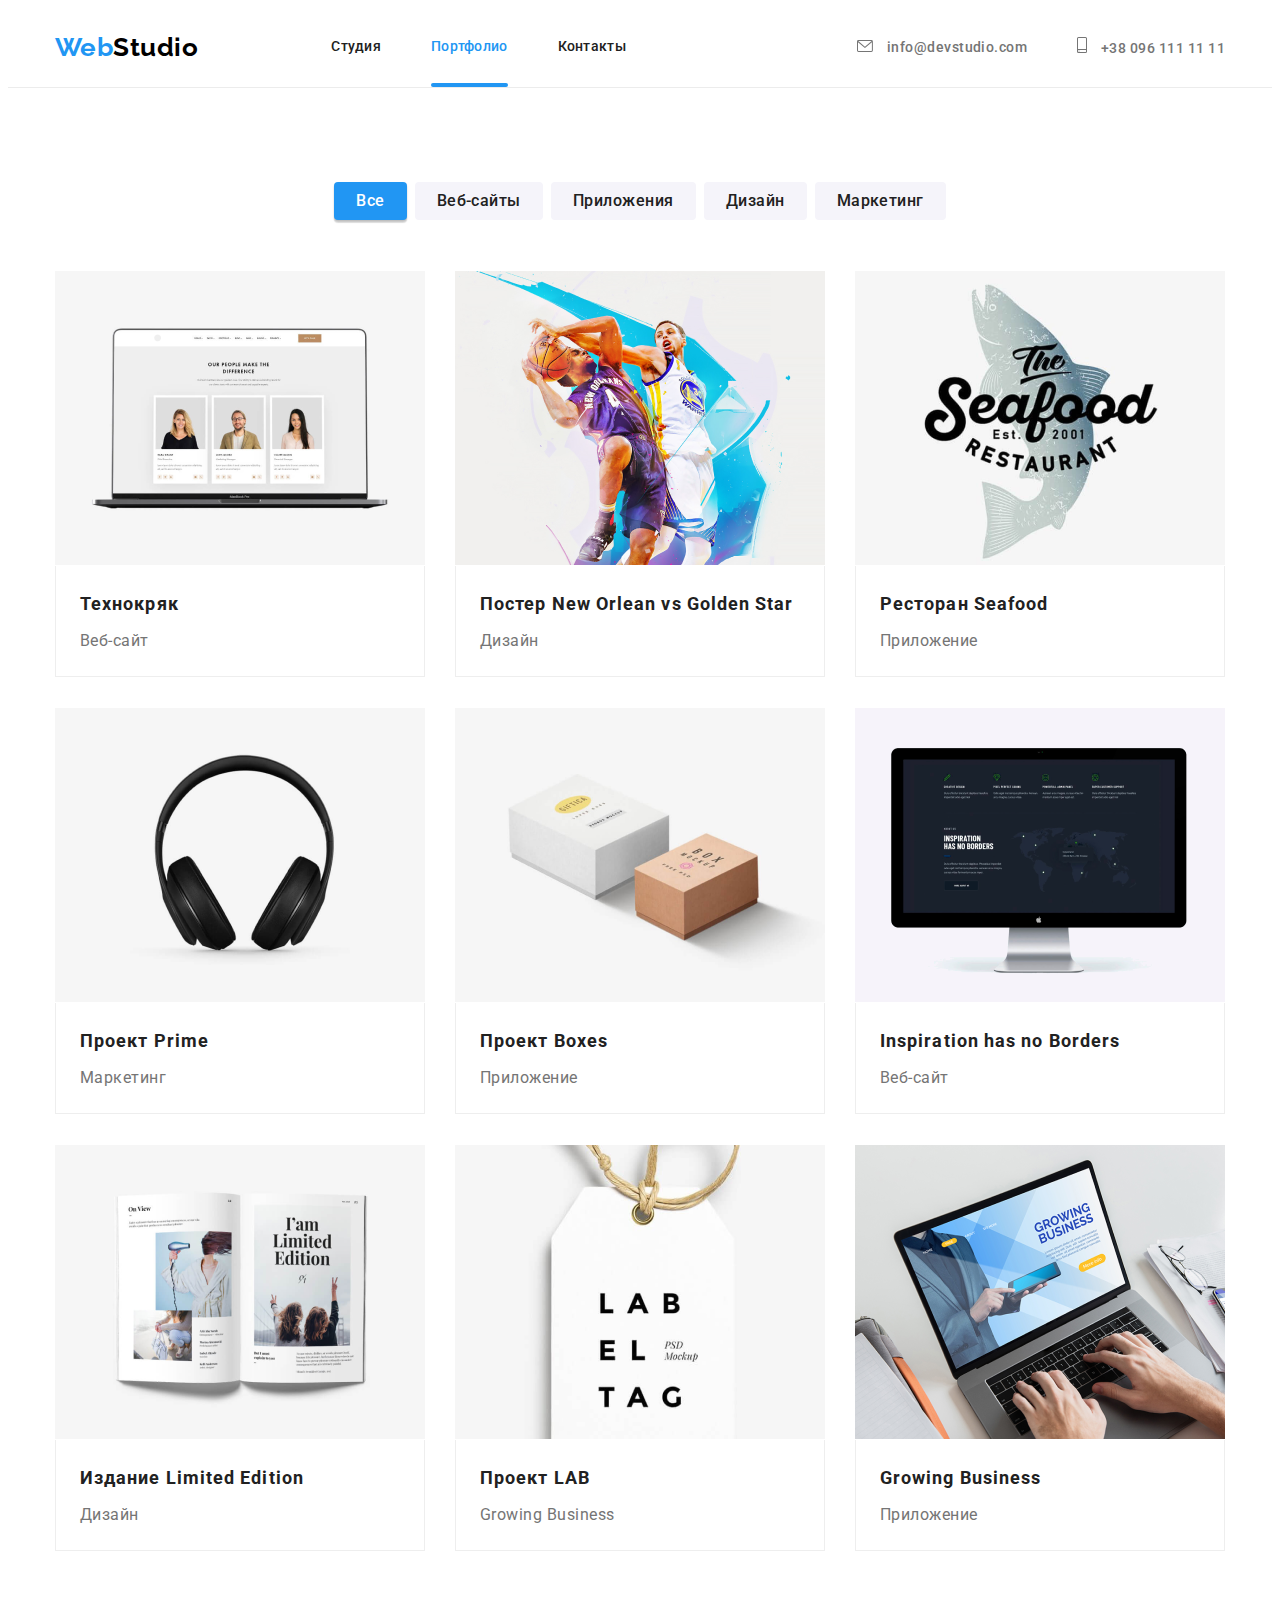
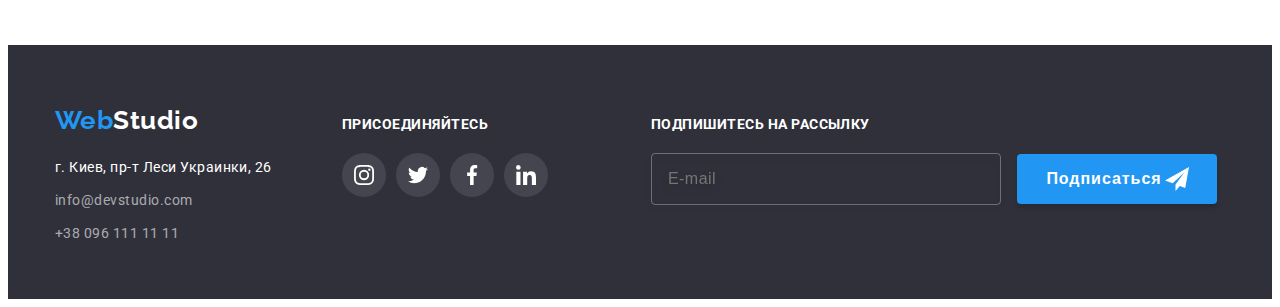
==== portfolio.html @ 73e37ab9 "hw-7" ====
<!DOCTYPE html>
<html lang="uk">
  <head>
    <meta charset="UTF-8" />
    <meta http-equiv="X-UA-Compatible" content="IE=edge" />
    <meta name="viewport" content="width=device-width, initial-scale=1.0" />
    <title>Портфолио</title>
    <link rel="preconnect" href="https://fonts.googleapis.com" />
    <link rel="preconnect" href="https://fonts.gstatic.com" crossorigin />
    <link
      href="https://fonts.googleapis.com/css2?family=Raleway:wght@700&family=Roboto:wght@400;500;700&display=swap"
      rel="stylesheet"
    />
    <link
      rel="stylesheet"
      href="https://cdnjs.cloudflare.com/ajax/libs/modern-normalize/1.1.0/modern-normalize.min.css"
      integrity="sha512-wpPYUAdjBVSE4KJnH1VR1HeZfpl1ub8YT/NKx4PuQ5NmX2tKuGu6U/JRp5y+Y8XG2tV+wKQpNHVUX03MfMFn9Q=="
      crossorigin="anonymous"
      referrerpolicy="no-referrer"
    />
    <link rel="stylesheet" href="./css/styles.css" />
  </head>
  <body>
    <header class="header">
      <div class="container">
        <nav class="nav">
          <a href="index.html" class="logo">
            <span class="logo-item1">Web</span
            ><span class="logo-item2">Studio</span></a
          >
          <ul class="nav-list">
            <li class="site-nav">
              <a class="link" href="index.html">Студия </a>
            </li>
            <li class="site-nav">
              <a class="link current" href="portfolio.html">Портфолио </a>
            </li>
            <li class="site-nav">
              <a class="link" href="#">Контакты </a>
            </li>
          </ul>
        </nav>
        <nav class="nav-contacts">
          <ul class="contacts-list">
            <li class="site-contacts">
              <a class="link-mail" href="mailto:info@devstudio.com">
                <svg class="icon-envelope">
                  <use href="./image/symbol-defs.svg#icon-envelope"></use>
                </svg>
                info@devstudio.com
              </a>
            </li>
            <li class="site-contacts">
              <a class="link-tel" href="tel:+380961111111">
                <svg class="icon-smartphone">
                  <use href="./image/symbol-defs.svg#icon-smartphone"></use>
                </svg>
                +38 096 111 11 11</a
              >
            </li>
          </ul>
        </nav>
      </div>
    </header>
    <main>
      <section class="section nav-buttons">
        <div class="container portfolio-container">
          <h1 class="text-hidden">Список</h1>
          <ul class="nav-buttons-list">
            <li class="site-nav-button">
              <button class="button button-current" type="button">Все</button>
            </li>
            <li class="site-nav-button">
              <button class="button" type="button">Веб-сайты</button>
            </li>
            <li class="site-nav-button">
              <button class="button" type="button">Приложения</button>
            </li>
            <li class="site-nav-button">
              <button class="button" type="button">Дизайн</button>
            </li>
            <li class="site-nav-button">
              <button class="button" type="button">Маркетинг</button>
            </li>
          </ul>

          <h2 class="text-hidden">Описание</h2>
          <ul class="portfolio-cards">
            <li class="card">
              <a class="card-link" href="#">
                <div class="overlay-card">
                  <img src="./image/image1.png" alt="Веб-сайт Технокряк" />

                  <p class="overlay-text">
                    Ресурс предлагает комплексные предложения с разным уровнем
                    функционала и сервисов. Все это позволит посетителю получить
                    исчерпывающие сведения о компании или частном лице.
                  </p>
                </div>

                <div class="text-decor-card">
                  <h3 class="portfolio-text-title">Технокряк</h3>
                  <p class="portfolio-text">Веб-сайт</p>
                </div>
              </a>
            </li>
            <li class="card">
              <a class="card-link" href="#">
                <div class="overlay-card">
                  <img
                    src="./image/image2.png"
                    alt="Дизайн Постер New Orlean vs Golden Star"
                  />
                  <p class="overlay-text">
                    Ресурс предлагает комплексные предложения с разным уровнем
                    функционала и сервисов. Все это позволит посетителю получить
                    исчерпывающие сведения о компании или частном лице.
                  </p>
                </div>
                <div class="text-decor-card">
                  <h3 class="portfolio-text-title">
                    Постер New Orlean vs Golden Star
                  </h3>
                  <p class="portfolio-text">Дизайн</p>
                </div>
              </a>
            </li>
            <li class="card">
              <a class="card-link" href="#">
                <div class="overlay-card">
                  <img
                    src="./image/image3.png"
                    alt="Приложение Ресторан Seafood"
                  />
                  <p class="overlay-text">
                    Ресурс предлагает комплексные предложения с разным уровнем
                    функционала и сервисов. Все это позволит посетителю получить
                    исчерпывающие сведения о компании или частном лице.
                  </p>
                </div>
                <div class="text-decor-card">
                  <h3 class="portfolio-text-title">Ресторан Seafood</h3>
                  <p class="portfolio-text">Приложение</p>
                </div>
              </a>
            </li>
            <li class="card">
              <a class="card-link" href="#">
                <div class="overlay-card">
                  <img src="./image/image4.png" alt="Маркетинг Проект Prime" />
                  <p class="overlay-text">
                    Ресурс предлагает комплексные предложения с разным уровнем
                    функционала и сервисов. Все это позволит посетителю получить
                    исчерпывающие сведения о компании или частном лице.
                  </p>
                </div>
                <div class="text-decor-card">
                  <h3 class="portfolio-text-title">Проект Prime</h3>
                  <p class="portfolio-text">Маркетинг</p>
                </div>
              </a>
            </li>
            <li class="card">
              <a class="card-link" href="#">
                <div class="overlay-card">
                  <img src="./image/image5.png" alt="Приложение Проект Boxes" />
                  <p class="overlay-text">
                    Ресурс предлагает комплексные предложения с разным уровнем
                    функционала и сервисов. Все это позволит посетителю получить
                    исчерпывающие сведения о компании или частном лице.
                  </p>
                </div>
                <div class="text-decor-card">
                  <h3 class="portfolio-text-title">Проект Boxes</h3>
                  <p class="portfolio-text">Приложение</p>
                </div>
              </a>
            </li>
            <li class="card">
              <a class="card-link" href="#">
                <div class="overlay-card">
                  <img
                    src="./image/image6.png"
                    alt="Веб-сайт Inspiration has no Borders"
                  />
                  <p class="overlay-text">
                    Ресурс предлагает комплексные предложения с разным уровнем
                    функционала и сервисов. Все это позволит посетителю получить
                    исчерпывающие сведения о компании или частном лице.
                  </p>
                </div>
                <div class="text-decor-card">
                  <h3 class="portfolio-text-title">
                    Inspiration has no Borders
                  </h3>
                  <p class="portfolio-text">Веб-сайт</p>
                </div>
              </a>
            </li>
            <li class="card">
              <a class="card-link" href="#">
                <div class="overlay-card">
                  <img
                    src="./image/image7.png"
                    alt="Дизайн Издание Limited Edition"
                  />
                  <p class="overlay-text">
                    Ресурс предлагает комплексные предложения с разным уровнем
                    функционала и сервисов. Все это позволит посетителю получить
                    исчерпывающие сведения о компании или частном лице.
                  </p>
                </div>
                <div class="text-decor-card">
                  <h3 class="portfolio-text-title">Издание Limited Edition</h3>
                  <p class="portfolio-text">Дизайн</p>
                </div>
              </a>
            </li>
            <li class="card">
              <a class="card-link" href="#">
                <div class="overlay-card">
                  <img
                    src="./image/image8.png"
                    alt="Growing Business Проект LAB"
                  />
                  <p class="overlay-text">
                    Ресурс предлагает комплексные предложения с разным уровнем
                    функционала и сервисов. Все это позволит посетителю получить
                    исчерпывающие сведения о компании или частном лице.
                  </p>
                </div>
                <div class="text-decor-card">
                  <h3 class="portfolio-text-title">Проект LAB</h3>
                  <p class="portfolio-text">Growing Business</p>
                </div>
              </a>
            </li>
            <li class="card">
              <a class="card-link" href="#">
                <div class="overlay-card">
                  <img
                    src="./image/image9.png"
                    alt="Приложение Growing Business"
                  />
                  <p class="overlay-text">
                    Ресурс предлагает комплексные предложения с разным уровнем
                    функционала и сервисов. Все это позволит посетителю получить
                    исчерпывающие сведения о компании или частном лице.
                  </p>
                </div>
                <div class="text-decor-card">
                  <h3 class="portfolio-text-title">Growing Business</h3>
                  <p class="portfolio-text">Приложение</p>
                </div>
              </a>
            </li>
          </ul>
        </div>
      </section>
    </main>
    <footer class="footer">
      <div class="container">
        <div class="link-adress-footer">
          <div class="address-footer">
            <a class="logo-footer" href="index.html">
              <span class="logo-item1">Web</span
              ><span class="logo-item3">Studio</span></a
            >

            <address class="adress">
              <p class="text-adress">г. Киев, пр-т Леси Украинки, 26</p>
              <a class="link-mail-adress" href="mailto:info@devstudio.com"
                >info@devstudio.com</a
              >
              <a class="link-tel-adress" href="tel:+380961111111"
                >+38 096 111 11 11</a
              >
            </address>
          </div>

          <div class="links-cont">
            <h3 class="footer-title">присоединяйтесь</h3>
            <ul class="social-links-list-footer">
              <li>
                <a class="social-link-footer" href="#">
                  <svg class="icon-link-footer" width="20" height="20">
                    <use href="./image/symbol-defs.svg#icon-instagram"></use>
                  </svg>
                </a>
              </li>
              <li>
                <a class="social-link-footer" href="#">
                  <svg class="icon-link-footer" width="20" height="20">
                    <use href="./image/symbol-defs.svg#icon-twitter"></use>
                  </svg>
                </a>
              </li>
              <li>
                <a class="social-link-footer" href="#">
                  <svg class="icon-link-footer" width="20" height="20">
                    <use href="./image/symbol-defs.svg#icon-facebook"></use>
                  </svg>
                </a>
              </li>
              <li>
                <a class="social-link-footer" href="#">
                  <svg class="icon-link-footer" width="20" height="20">
                    <use href="./image/symbol-defs.svg#icon-linkedin"></use>
                  </svg>
                </a>
              </li>
            </ul>
          </div>
          <div class="subscribe">
            <h3 class="footer-title">Подпишитесь на рассылку</h3>
            <div class="subscribe-form">
              <label for="mail"></label>
              <input
                class="sub-field"
                placeholder="E-mail"
                name="mail"
                id="mail"
              />
              <button class="button-subsribe" type="submit">
                Подписаться
                <svg class="icon" width="24" height="24">
                  <use href="./image/symbol-defs.svg#icon-send"></use>
                </svg>
              </button>
            </div>
          </div>
        </div>
      </div>
    </footer>
  </body>
</html>
---- css/styles.css ----
:root{
    --color-primary: #FFFFFF;
    --color-accent:  #2196F3;
    --color-background:#2F303A;
    --color-text:#212121;
    --color-btn-potf:#F5F4FA;
    --font-family-: 'Raleway', sans-serif;
    --font-family: 'Roboto', sans-serif;
    --card-set-gap: 30px;
    --transition: 250ms cubic-bezier(0.4, 0, 0.2, 1);
}

body{
        color:var(--color-text);
        font-family: 'Roboto';
        font-weight: 500;
        font-size: 16px;
        line-height: 1.19;
        letter-spacing: 0.03em;
}
html {
    box-sizing: border-box;
}

*,
*::after,
*::before {
    box-sizing: inherit;
}
/* Стили для обнуления верхних отступов у элементов */
h1,
h2,
h3,
h4,
h5,
h6,
p {
    margin-top: 0;
}
/* Класс для обнуления базовых свойств у списков (ul) */
.nav-text-list {
    list-style: none;
    padding-left: 0;
    margin:0px;
}
/* /* Свойства для корректного отображения картинок */ 
img {
    display: block;
    max-width: 100%;
    height: auto;
    margin: 0px;
}
.container {
    width: 1200px;
   margin: 0 auto;
    padding-left: 15px;
    padding-right: 15px;
    
    display: flex;
    align-items: center;
    flex-wrap: wrap;
       
}

.header{
    border-bottom: 1px solid #ECECEC;
}

     .nav, 
     .nav-contacts{
        display: flex;
        align-items: center;
        padding-top: 24px;
        padding-bottom: 24px;
     }
        
  .nav{
    position: relative;
  }
     
/* logo */
.logo{
    display: flex;
    justify-content:flex-start;

    font-size: 26px;
    font-family: 'Raleway', sans-serif;
    font-weight: 700;
    line-height: 1.19;
    text-decoration: none;
}

.logo-item1{ 
    color: #2196F3;
}
.logo-item2{
    color: #000000;
}
/* header-list */
ul {
    list-style: none;
}
.link {
        color: inherit;
        text-decoration: none;
        transition: color var(--transition);
}
.nav .current,
.link:hover,
.link:focus {
    color: var(--color-accent);
}

.site-nav{
    position: relative;
}
.site-nav .current::after{
    content: "";
    position: absolute;
    bottom: -32px;
    left: 0px;
    width: 100%;
    height: 4px;
    
    background: #2196F3;
    border-radius: 2px;
}

.nav-list {
     display: flex;
     flex-direction: row;    
     margin-left: 93px;
     margin-top: 0px;
     margin-bottom: 0px;

     font-size: 14px;
     line-height: 1.14;
     letter-spacing: 0.02em;
   }
   .site-nav{
   margin-right: 50px;
   display: flex;
   align-items: center;
   padding: 0px;
   }
   .link{
    display:flex;
    align-items: center;
   }
   .nav-list .site-nav + .site-nav{
    margin-right: 50px;
   }
   

   .nav-contacts{
    margin-left: auto;
   }
   .contacts-list{
    display: flex;
    margin: 0px;
    padding: 0px;
   }
   .contacts-list .site-contacts+.site-contacts{
    margin-left: 50px;
   }
   
   .icon-envelope{
    display: inline;
    margin-right: 10px;
    fill:rgba(117, 117, 117, 1); 
    
    width: 16px;
    height: 12px;
    transition: fill var(--transition);
   }
   .icon-smartphone{
    width: 10px;
    height: 16px;
    margin-right: 10px;
    display: inline;
    fill: rgba(117, 117, 117, 1);
    cursor: pointer;
    transition: fill var(--transition);
   }      

 .link-mail, 
 .link-tel {
    color: #757575;
    text-decoration: none;
    font-size: 14px;
    transition: color var(--transition);
   
}


.site-contacts:hover,
.link-mail:hover,
.link-tel:hover,
.link-mail:focus,
.link-tel:focus {
    color: var(--color-accent);
}
.nav-contacts .icon-envelope{
    fill: currentColor;

}
.nav-contacts .icon-smartphone {
    fill: currentColor;
}

/* section-1 */


.hero-section{
    display: block;
    padding-top: 200px;
    padding-bottom: 200px;
    margin: 0 auto;
    
    text-align: center;
    background-color: #C4C4C4;
    max-width: 1600px;
    height: 600px;
    background-image: linear-gradient(to left, rgba(47, 48, 58, 0.4), rgba(47, 48, 58, 0.4)),
                    url(../image/Img-hero.jpg);
    background-repeat: no-repeat;
    background-position: center;
}
.hero-text{
    margin: auto;
    margin-bottom: 30px;
    color:var(--color-primary);
    font-weight: 900;
    font-size: 44px;
    line-height: 1.36;
    
    text-transform: uppercase;
    letter-spacing: 0.06em;
}

    
.button-hero
{ 
    text-align: center;
    border-radius: 4px;
    padding: 10px 32px;
    background-color: var(--color-accent);
    color: var(--color-primary);
    font-weight: 700;
    font-size: 16px;
    line-height: 1.875;
    letter-spacing: 0.06em;
    
    border:var(--color-accent);
    cursor: pointer;
    box-shadow: 0px 4px 4px rgba(0, 0, 0, 0.15);
   
}

 
 /* section-2 */
 .section{
    padding-top: 94px;
    padding-bottom: 94px;
 } 
 .feature-list{
    display: flex;
    padding: 0px;
    padding-bottom: 30px;
    margin: 0;
    
    justify-content: center;
 }
 .feature{
    display: inline-flex;
    justify-content: center;
   
    align-items: center;
    width: 270px;
    height: 120px;
    background-color: rgba(245, 244, 250, 1);
 }
  .feature-list .feature1:last-child{
    margin-right: 0px;
  }
  
.feature-icon{
    display: inline-flex;
    
    width: 70px;
    height: 70px;
}


 .dscr-page{
    padding-top: 0px;
 }
.text-hidden{
    display: none;
   margin: 0px;
}
.nav-text{
    display: flex;
    margin: 0px;
    padding: 0px;
    
}
.nav-text-list{
    margin-right: 30px;
    min-width: 270px;
}
.nav-text .nav-text-list:last-child{
    margin-right: 0px;
}
.text-title{
    margin-top: 30px;
    margin-bottom: 10px;
    font-weight: 700;
    font-size: 14px;
    line-height: 1.14;
    letter-spacing: 0.03em;
    text-transform: uppercase;

}
.text{
    margin-bottom: 0px;
    font-weight: 400;
    font-size: 14px;
    line-height: 1.71;
    letter-spacing: 0.03em;
    color: #757575;;
}
.description{
    display: flex;
    margin: 0px;
    padding-left: 0px ;
}
.description-img{
    position: relative;
    min-width: 370px;
    margin-right: 30px;
}
.description .description-img:last-child{
    margin: 0px;
}
.box-dscr{
    position:absolute;
    bottom: 0px;
    width: 100%;
    display: flex;
    align-items: center;
    justify-content: center;
    background-color:rgba(47, 48, 58, 0.8);
    min-height: 70px;
}
.text-box-dscr{
        margin: 0px;
        font-family: 'Roboto';
        font-style: normal;
        font-weight: 700;
        font-size: 14px;
        line-height: 1.14;
        text-align: center;
        letter-spacing: 0.03em;
        text-transform: uppercase;
        color: var(--color-primary);
}
/* section-3 our team */
.team-section{
    background: #F5F4FA;
}
.team-list{
    display: flex;
    margin: 0px;
    padding: 0px;
    text-align:center;
}
.team-member{
    width: 270px;
    margin-right: 30px;
    background-color: var(--color-primary);
    box-shadow:
     0px 1px 3px rgba(0, 0, 0, 0.12),
     0px 1px 1px rgba(0, 0, 0, 0.14), 
     0px 2px 1px rgba(0, 0, 0, 0.2);
    border-radius: 0px 0px 4px 4px;
}

.team-list .team-member:last-child{
    margin-right: 0px;
}

.text-box{
    margin-bottom: 50px;
    margin-left: auto;
    margin-right: auto;
    font-weight: 700;
    font-size: 36px;
    line-height: 1.16;
    text-align: center;
    letter-spacing: 0.03em;
}
.box{
    padding-top: 30px;
    padding-bottom:30px;
}
.text-box-title{
    margin-bottom: 10px;
    font-weight: 500;
    font-size: 16px;
    line-height: 1.187;
    letter-spacing: 0.03em;
}
.text-box-title >.text {
    margin-bottom: 30px;
}
.text{
    margin-bottom: 16px;
}

.social-links{
    display: flex;
    justify-content: center;
    padding: 0px;
    
        
 }
 /* социальные сети инста,твит... */
 .icon-list{
    margin-right: 10px;

 }
.social-link-icon{
    display: flex;
    justify-content: center;
    align-items: center;
    border: none;
    border-radius: 50%;
    padding: 0px;
    width: 44px;
    height: 44px;
    background-color: #FFFFFF;
    transition:background-color var(--transition) ;
}
.social-links{
    padding-left: 32px;
    padding-right: 32px;
}
 .icon-link{
    display: inline-block;
    width: 20px;
    height: 20px;
    fill:#AFB1B8;
    transition: fill var(--transition);
}
.social-link-icon:hover,
.social-link-icon:focus{
background-color: var(--color-accent);
    outline: none;
}


.social-link-icon:hover .icon-link {
     fill:#FFFFFF;

 }
 .social-link-icon:focus .icon-link{
    fill: #FFFFFF;
 }
/* НАШИ КЛИЕНТЫ */

.clients{
    display: flex;
    justify-content: center;
}
.client-list{
    display: flex;
    margin: 0;
    padding: 0;
   
}
 .client-list>.icon-list{
    margin-right: 30px;
}
.icon-link-client{
    display: flex;
    justify-content: center;
    align-items: center;
    width: 170px;
    height: 92px;
    border:1px solid rgba(175, 177, 184, 1);
    border-radius: 4px;
    transition: border var(--transition);
}
.icon-client{
    width: 106px;
    height: 60px;
   
    fill: #AFB1B8;
   transition:fill var(--transition) ;
}
.icon-link-client:hover,
.icon-link-client:focus{
    background-color: #FFFFFF;
    cursor: pointer;
    border-color: #2196F3;
    outline: none;
}
.icon-link-client:hover .icon-client,
.icon-link-client:focus .icon-client{
    fill: var(--color-accent);
    cursor: pointer;
    
}


/* Footer */


.link-adress-footer{
    display: flex;
    align-items: baseline;
   padding-left: 0px;
}

.address-footer{
    
        margin-right: 70px;
}


footer {
    background-color: var(--color-background);

}


/* logo-footer */
.logo-footer{
    display: inline-block;
    margin-bottom: 20px;
    text-decoration:none;
    font-family: 'Raleway',sans-serif;
    font-weight: 700;
    font-size: 26px;
    line-height: 1.19;
}

.logo-item3 {
    color: var(--color-primary)
}

.text-adress, 
.link-mail-adress,
.link-tel-adress{
    display: block;
    margin-bottom: 9px;
    text-decoration: none;
    color: rgba(255, 255, 255, 0.6);
    font-style: normal;
    font-weight: 400;
    font-size: 14px;
    line-height: 1.71; 
    transition: color var(--transition);
}
.text-adress{
    color: var(--color-primary);
    cursor: pointer;
}
.link-tel-adress {
    margin-bottom: 0px;
}
.text-adress:hover,
.link-mail-adress:hover,
.link-tel-adress:hover,
.text-adress:focus,
.link-mail-adress:focus,
.link-tel-adress:focus{
     color: var(--color-accent);
}

.footer-title{
         
       
        font-style: normal;
        font-weight: 700;
        font-size: 14px;
        line-height: 1.14;
        text-transform: uppercase;
        margin-bottom: 20px;
        color: #FFFFFF;
}
.social-links-list-footer{
    display: flex;
    text-align: center;
    margin: 0px;
    padding: 0px;
}

.social-link-footer{
            display: flex;
            justify-content: center;
            margin-right: 10px;
            align-items: center;
            border: none;
            border-radius: 50%;
            padding: 0px;
            width: 44px;
            height: 44px;
            
            background-color: rgba(255, 255, 255, 10%);
            transition:background-color var(--transition) ;
}


.icon-link-footer{
    display: inline-block;
    width: 20px;
    height: 20px;
    fill: var(--color-primary);
    transition:fill var(--transition) ;
}

.social-link-footer:hover,
.social-link-footer:focus {
    background-color: var(--color-accent);
    cursor: pointer;
    outline: none;
}


/* Portfolio buttons СТОРІНКА ПОРТФОЛІО */
.portfolio-container{
    display: flex;
    flex-wrap: wrap;
}
.nav-buttons-list{
    display: flex;
    margin-bottom: 50px;
    margin-left: auto;
    margin-right: auto;
    margin-top: 0px;
    padding: 0px;
}


.site-nav-button{
    margin-right: 8px;
}
.nav-buttons-list .site-nav-button:last-child{
    margin-right: 0px;
}

 .button{
    padding: 6px 22px;
     
     font-family: 'Roboto';
     font-weight: 500;
     font-size: 16px;
     line-height: 1.625;
     text-align: center;
     letter-spacing: 0.03em;
     
     border: none;
     border-radius: 4px;
    background-color: var(--color-btn-potf);
    color: var(--color-text);

    transition:background-color var(--transition),
               filter var(--transition);
     
 
  
 }
 
 .button-current {
    background-color:var(--color-accent);
    color: var(--color-primary);
    box-shadow: 0px 3px 1px rgba(0, 0, 0, 0.1),
     0px 1px 2px rgba(0, 0, 0, 0.08),
      0px 2px 2px rgba(0, 0, 0, 0.12);
   
 }
 
 
 .button:hover,
 .button:focus{
    background-color: var(--color-accent);
    color: var(--color-primary);
    filter: drop-shadow(0px 4px 4px rgba(0, 0, 0, 0.25));
    cursor: pointer;
 }

.portfolio-cards{
        margin: 0;
        list-style: none;
        padding: 0px;
        display: flex;
        flex-wrap: wrap;
        margin-left: calc(-1 * var(--card-set-gap));
        margin-top: calc(-1 * var(--card-set-gap));
       
}

.portfolio-cards > .card {
    width: 370px;
    flex-basis: calc(100% / 3 - var(--card-set-gap));
    margin-left: var(--card-set-gap);
    margin-top: var(--card-set-gap);
  
    
 }
   .overlay-card img{
    padding-top: 1px;
    padding-bottom: 1px;
   }
   .overlay-card{
    position: relative;
    overflow: hidden;
   
   }
   .overlay-text{
    margin: 0px;
    align-items: center;
    font-family: 'Roboto';
    font-style: normal;
    font-weight: 400;
    font-size: 18px;
    line-height: 1.56;
    letter-spacing: 0.03em;

     position: absolute;
        width: 100%;
        height: 100%;
        top: 0;
        left: 0;
        padding: 63px 24px;
        color: var(--color-primary);
        background-color: rgba(33, 150, 243, 0.9);
        transform: translateY(100%);
        transition:transform var(--transition);
        
   }
   .portfolio-cards .card:hover .overlay-text{
    transform: translateY(0);
   }
    
  

.text-decor-card{
    width: 370px;
    padding: 20px 24px;
    margin-right: 0px;
    border-bottom:1px solid rgba(238, 238, 238, 1);
    border-right:1px solid rgba(238, 238, 238, 1) ;
    border-left:1px solid rgba(238, 238, 238, 1) ;
    
    }

.portfolio-text-title{
        margin-bottom: 4px;
        font-family: 'Roboto';
        font-style: normal;
        font-weight: 700;
        font-size: 18px;
        line-height: 2;
        letter-spacing: 0.06em;
        color: #212121;
}
.portfolio-text{
        margin-bottom: 0px;
        font-family: 'Roboto';
        font-style: normal;
        font-weight: 400;
        font-size: 16px;
        line-height: 1.875;
        letter-spacing: 0.03em;
        color: #757575;
}
        .portfolio-cards .card{
            display: inline-block;
            transition: box-shadow var(--transition);
        }
    .portfolio-cards .card:hover{
        outline: none;
    box-shadow:
     0px 1px 1px rgba(0, 0, 0, 0.12), 
    0px 4px 4px rgba(0, 0, 0, 0.06),
     1px 4px 6px rgba(0, 0, 0, 0.16);
  }
  .card-link{
    display: block;
    text-decoration: none;
    transition: box-shadow var(--transition);
  }
  .portfolio-cards .card-link:focus {
    outline: none;
    border: none;
      box-shadow:
          0px 1px 1px rgba(0, 0, 0, 0.12),
          0px 4px 4px rgba(0, 0, 0, 0.06),
          1px 4px 6px rgba(0, 0, 0, 0.16);
  }
  /* модальне вікно */

  .backdrop{
    position: fixed;
    top: 0;
    left: 0;
    width:100%;
    height: 100%;
    background-color:rgba(0, 0, 0, 0.2);
    transition: opacity  var(--transition), visibility  var(--transition);
   
  }
  .backdrop.is-hidden{
    opacity: 0;
    pointer-events: none;
    visibility: hidden;
  }
  .modal{
        position: absolute;
        top: 50%;
        left: 50%;
        transform: translate(-50%, -50%);
        transition: transform var(--transition);
    min-width: 528px;
    min-height: 580px ;
    box-shadow: 0px 1px 3px rgba(0, 0, 0, 0.12),
     0px 1px 1px rgba(0, 0, 0, 0.14),
      0px 2px 1px rgba(0, 0, 0, 0.2);
        border-radius: 4px;
    background-color: var(--color-primary);
   
  }
  .button-close{
    position: absolute;
    top: 0;
    right: 0;
    outline:1px solid rgba(0, 0, 0, 0.1);
    background-color: var(--color-primary);
    border: none;
    border-radius: 50%;
    padding: 6px 6px;
    height: 30px;
    margin-top: 8px;
    margin-right: 8px;
    cursor: pointer;
  }
  .modal-icon{
    fill: #000000;
    align-items: center;
    border: none;  
  }
  .modal-icon:hover{
    fill: var(--color-accent);
  }
  .form{
    min-width: 448px;
    min-height: 342px;
    margin-right: 40px;
    margin-left: 40px;
    margin-top: 40px;
  }
  .form-header{
    margin: 0px;
    padding-bottom: 12px;
    align-items: center;
    font-family: 'Roboto';
        font-style: normal;
        font-weight: 700;
        font-size: 20px;
        line-height: 1.15;
        text-align: center;
        letter-spacing: 0.03em;
        color: #212121;
  }
  .form-input{
    display:block;
    width: 100%;
    height: 40px;
    padding: 0;
    padding-left: 42px;
    border: none;
    outline: none;
        border: 1px solid rgba(33, 33, 33, 0.2);
            border-radius: 4px;
            transition: var(--transition);
  }

  .form-field{
    position: relative;
    margin-top: 4px;
  
  }
   .form-input:focus{
    outline: none;
    border: 1px solid var(--color-accent);
   }
  .form-lable{
    display: block;
   padding-bottom: 10px;
    color: #757575;
    letter-spacing: 0.01em;
    font-size: 12px;
    line-height: 1.16;
    font-style: normal;
        font-weight: 400;
  }
  .form-icon{
    position: absolute;
    top: 50%;
    left: 10px;
    transition: var(--transition);
    transform: translateY(-50%);
  }
        
  .form-input:focus + .form-icon{
    fill: var(--color-accent);
  
  }
  .placeholder{

  }
 .textarea {
    width: 100%;
    resize: none;
    padding: 12px 16px;
    margin-top: 4px;
    outline: none;
    
    border: 1px solid rgba(33, 33, 33, 0.2);
        border-radius: 4px;
        transition: var(--transition);
  }
  .textarea:focus{
    border: 1px solid var(--color-accent)
  }
.textarea::placeholder{
    color: rgba(117, 117, 117, 0.5);
}


.checkbox-lable{
    display:flex;
    align-items: center;
    font-family: 'Roboto';
        font-style: normal;
        font-weight: 400;
        font-size: 14px;
        line-height: 1.71;
        letter-spacing: 0.03em;
        color: #757575;
}
.checkbox-input{
    appearance: none;
   
}
.icon-checkbox{

    display: inline-block;
    margin-right: 8px;
    width: 16px;
    height: 15px;
    border-radius: 4px;
    border: 2px solid #212121;
    transition: background-color var(--transition);
  
}
.checkbox-input:checked + .icon-checkbox {
    background-color: var(--color-accent);
    background-image: url(../image/Vector.svg);
    background-repeat: no-repeat;
    background-position: 50% 50%;

   
    background-size:contain;
    border:var(--color-accent);
    background-origin: border-box ;
    transition: background-color var(--transition),border-color var(--transition),background-image var(--transition);
}

.agree{
    padding-left: 4px;
    color: #2196F3;
    font-style: normal;
        font-weight: 400;
        font-size: 14px;
        line-height: 1.71;
        letter-spacing: 0.03em;
}
.sub-button{
    display: flex;
    align-items: center;
    font-size: 16px;
        line-height: 1.875;
    letter-spacing: 0.06em;
        width: 200px;
        height: 50px;
        left: 700px;
        padding: 10px 55px;
      margin-top: 30px;
      margin-bottom: 40px;
      margin-left: auto;
      margin-right: auto;
      color: var(--color-primary);
        background: #2196F3;
        box-shadow: 0px 4px 4px rgba(0, 0, 0, 0.15);
        border: none;
        border-radius: 4px;
    
}
.subscribe{
     display: block;
        padding-top: 72px;
            padding-bottom: 94px;
            margin-left: 93px;
}
.sub-field{
        width: 350px;
        font-size: 16px;
        line-height: 1.25;
        letter-spacing: inherit;
        color: rgba(255, 255, 255, 0.6);
        background-color: inherit;
        border: 1px solid rgba(255, 255, 255, 0.3);
        filter: drop-shadow(0px 4px 4px rgba(0, 0, 0, 0.15));
        border-radius: 4px;
        padding: 15px 16px;
       margin-right: 12px;
}
.subscribe-form{
  
        align-items: center;
            justify-content: center;
}
 .button-subsribe{ 
    position: relative;
     width: 200px;
     height: 50px;
        font-weight: 700;
        font-size: 16px;
        line-height: 1.88;
        letter-spacing: 0.06em;
        color: var(--color-primary);
        background-color: var(--color-accent);
        cursor: pointer;
        border: 0px;
        box-shadow: 0px 4px 4px rgb(0 0 0 / 15%);
        border-radius: 4px;
        padding: 10px 62px 10px 29px;
        transition: background-color var(--color-accent);
}
 .icon{
    position: absolute;
    top: 50%;
    right: 28px;
    transform: translateY(-50%);      
}

 .button-subsribe:focus,
 .button-subsribe:hover{
     background-color: #188ce8;
 }
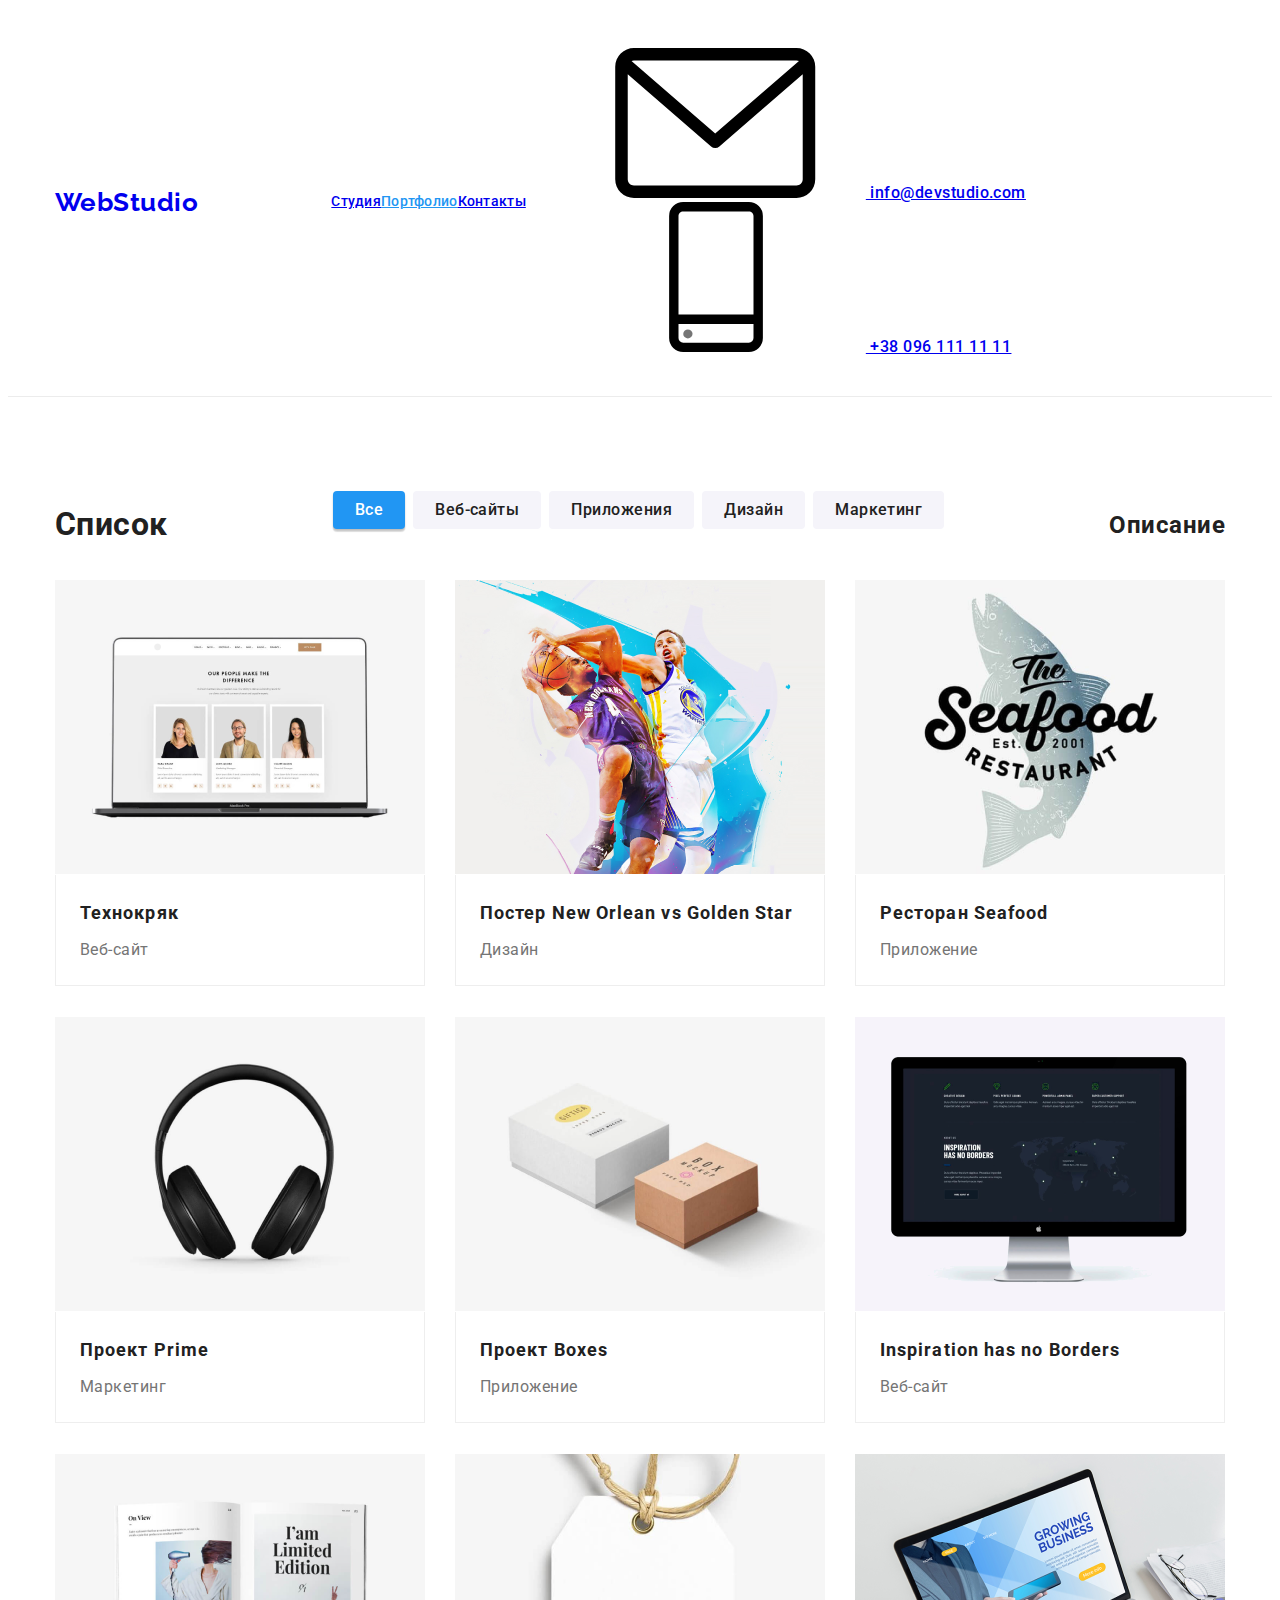
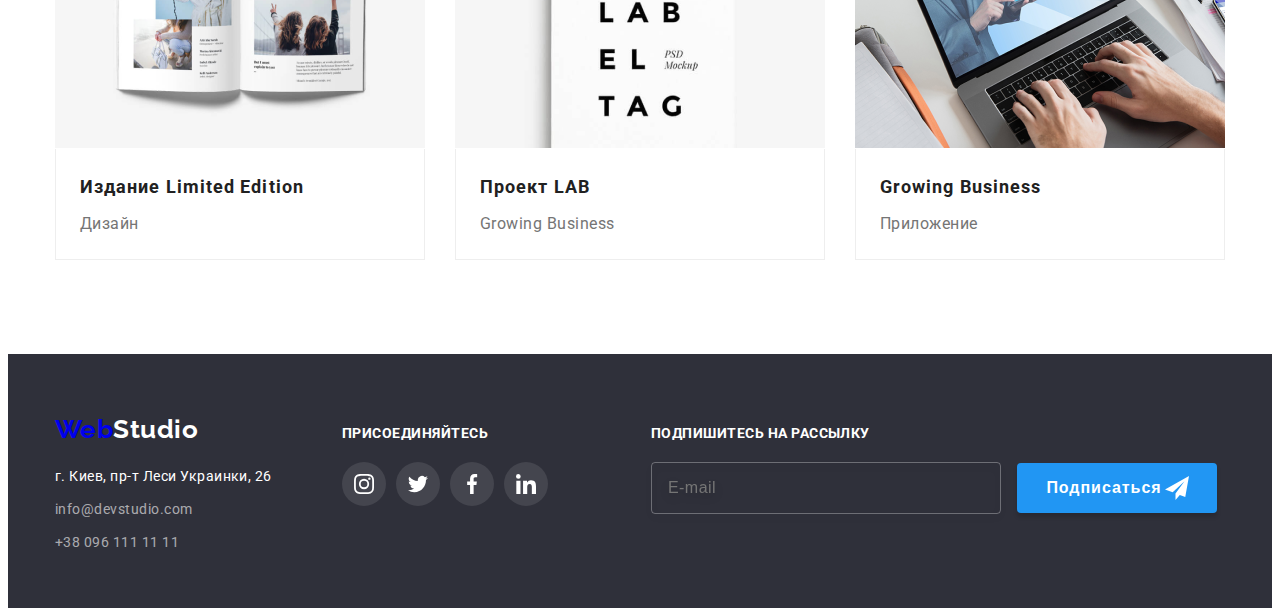
==== commit f44b2911: "hw-7" ====
--- a/portfolio.html
+++ b/portfolio.html
@@ -99,7 +99,7 @@
                 </div>
 
                 <div class="text-decor-card">
-                  <h3 class="portfolio-text-title">Технокряк</h3>
+                  <h3 class="portfolio-properties__title">Технокряк</h3>
                   <p class="portfolio-text">Веб-сайт</p>
                 </div>
               </a>
@@ -118,7 +118,7 @@
                   </p>
                 </div>
                 <div class="text-decor-card">
-                  <h3 class="portfolio-text-title">
+                  <h3 class="portfolio-properties__title">
                     Постер New Orlean vs Golden Star
                   </h3>
                   <p class="portfolio-text">Дизайн</p>
@@ -139,7 +139,7 @@
                   </p>
                 </div>
                 <div class="text-decor-card">
-                  <h3 class="portfolio-text-title">Ресторан Seafood</h3>
+                  <h3 class="portfolio-properties__title">Ресторан Seafood</h3>
                   <p class="portfolio-text">Приложение</p>
                 </div>
               </a>
@@ -155,7 +155,7 @@
                   </p>
                 </div>
                 <div class="text-decor-card">
-                  <h3 class="portfolio-text-title">Проект Prime</h3>
+                  <h3 class="portfolio-properties__title">Проект Prime</h3>
                   <p class="portfolio-text">Маркетинг</p>
                 </div>
               </a>
@@ -171,7 +171,7 @@
                   </p>
                 </div>
                 <div class="text-decor-card">
-                  <h3 class="portfolio-text-title">Проект Boxes</h3>
+                  <h3 class="portfolio-properties__title">Проект Boxes</h3>
                   <p class="portfolio-text">Приложение</p>
                 </div>
               </a>
@@ -190,7 +190,7 @@
                   </p>
                 </div>
                 <div class="text-decor-card">
-                  <h3 class="portfolio-text-title">
+                  <h3 class="portfolio-properties__title">
                     Inspiration has no Borders
                   </h3>
                   <p class="portfolio-text">Веб-сайт</p>
@@ -211,7 +211,9 @@
                   </p>
                 </div>
                 <div class="text-decor-card">
-                  <h3 class="portfolio-text-title">Издание Limited Edition</h3>
+                  <h3 class="portfolio-properties__title">
+                    Издание Limited Edition
+                  </h3>
                   <p class="portfolio-text">Дизайн</p>
                 </div>
               </a>
@@ -230,7 +232,7 @@
                   </p>
                 </div>
                 <div class="text-decor-card">
-                  <h3 class="portfolio-text-title">Проект LAB</h3>
+                  <h3 class="portfolio-properties__title">Проект LAB</h3>
                   <p class="portfolio-text">Growing Business</p>
                 </div>
               </a>
@@ -249,7 +251,7 @@
                   </p>
                 </div>
                 <div class="text-decor-card">
-                  <h3 class="portfolio-text-title">Growing Business</h3>
+                  <h3 class="portfolio-properties__title">Growing Business</h3>
                   <p class="portfolio-text">Приложение</p>
                 </div>
               </a>
@@ -283,28 +285,28 @@
             <ul class="social-links-list-footer">
               <li>
                 <a class="social-link-footer" href="#">
-                  <svg class="icon-link-footer" width="20" height="20">
+                  <svg class="social__icon-footer" width="20" height="20">
                     <use href="./image/symbol-defs.svg#icon-instagram"></use>
                   </svg>
                 </a>
               </li>
               <li>
                 <a class="social-link-footer" href="#">
-                  <svg class="icon-link-footer" width="20" height="20">
+                  <svg class="social__icon-footer" width="20" height="20">
                     <use href="./image/symbol-defs.svg#icon-twitter"></use>
                   </svg>
                 </a>
               </li>
               <li>
                 <a class="social-link-footer" href="#">
-                  <svg class="icon-link-footer" width="20" height="20">
+                  <svg class="social__icon-footer" width="20" height="20">
                     <use href="./image/symbol-defs.svg#icon-facebook"></use>
                   </svg>
                 </a>
               </li>
               <li>
                 <a class="social-link-footer" href="#">
-                  <svg class="icon-link-footer" width="20" height="20">
+                  <svg class="social__icon-footer" width="20" height="20">
                     <use href="./image/symbol-defs.svg#icon-linkedin"></use>
                   </svg>
                 </a>
--- a/css/styles.css
+++ b/css/styles.css
@@ -38,7 +38,7 @@
     margin-top: 0;
 }
 /* Класс для обнуления базовых свойств у списков (ul) */
-.nav-text-list {
+.properties__items {
     list-style: none;
     padding-left: 0;
     margin:0px;
@@ -90,31 +90,37 @@
     text-decoration: none;
 }
 
-.logo-item1{ 
+.logo__item1{ 
     color: #2196F3;
 }
-.logo-item2{
+.logo__item2{
     color: #000000;
 }
 /* header-list */
 ul {
     list-style: none;
 }
-.link {
+.nav-list__link {
+         display: flex;
+        align-items: center;
         color: inherit;
         text-decoration: none;
         transition: color var(--transition);
 }
 .nav .current,
-.link:hover,
-.link:focus {
+.nav-list__link:hover,
+.nav-list__link:focus {
     color: var(--color-accent);
 }
 
-.site-nav{
+.nav-list__menu{
     position: relative;
-}
-.site-nav .current::after{
+    margin-right: 50px;
+        display: flex;
+        align-items: center;
+        padding: 0px;
+}
+.nav-list__menu .current::after{
     content: "";
     position: absolute;
     bottom: -32px;
@@ -137,34 +143,25 @@
      line-height: 1.14;
      letter-spacing: 0.02em;
    }
-   .site-nav{
-   margin-right: 50px;
-   display: flex;
-   align-items: center;
-   padding: 0px;
+   
+   .nav-list__menu+.nav-list__menu {
+       margin-right: 50px;
    }
-   .link{
-    display:flex;
-    align-items: center;
-   }
-   .nav-list .site-nav + .site-nav{
-    margin-right: 50px;
-   }
-   
-
-   .nav-contacts{
+   
+
+   .contacts{
     margin-left: auto;
    }
-   .contacts-list{
+   .contacts__list{
     display: flex;
     margin: 0px;
     padding: 0px;
    }
-   .contacts-list .site-contacts+.site-contacts{
+   .contacts__list .contacts__items+.contacts__items{
     margin-left: 50px;
    }
    
-   .icon-envelope{
+   .contacts__icon-envelope{
     display: inline;
     margin-right: 10px;
     fill:rgba(117, 117, 117, 1); 
@@ -173,7 +170,7 @@
     height: 12px;
     transition: fill var(--transition);
    }
-   .icon-smartphone{
+   .contacts__icon-smartphone{
     width: 10px;
     height: 16px;
     margin-right: 10px;
@@ -183,8 +180,8 @@
     transition: fill var(--transition);
    }      
 
- .link-mail, 
- .link-tel {
+ .contacts__link-mail, 
+ .contacts__link-tel {
     color: #757575;
     text-decoration: none;
     font-size: 14px;
@@ -193,20 +190,19 @@
 }
 
 
-.site-contacts:hover,
-.link-mail:hover,
-.link-tel:hover,
-.link-mail:focus,
-.link-tel:focus {
+.contacts__items:hover,
+.contacts__link-mail:hover,
+.contacts__link-tel:hover,
+.contacts__link-mail:focus,
+.contacts__link-tel:focus {
     color: var(--color-accent);
 }
-.nav-contacts .icon-envelope{
+.contacts .contacts__icon-envelope,
+.contacts .contacts__icon-smartphone{
     fill: currentColor;
 
 }
-.nav-contacts .icon-smartphone {
-    fill: currentColor;
-}
+
 
 /* section-1 */
 
@@ -226,7 +222,7 @@
     background-repeat: no-repeat;
     background-position: center;
 }
-.hero-text{
+.hero-section__text{
     margin: auto;
     margin-bottom: 30px;
     color:var(--color-primary);
@@ -239,7 +235,7 @@
 }
 
     
-.button-hero
+.hero-section__button
 { 
     text-align: center;
     border-radius: 4px;
@@ -263,56 +259,46 @@
     padding-top: 94px;
     padding-bottom: 94px;
  } 
- .feature-list{
-    display: flex;
+.properties__text-hidden {
+    display: none;
+
+}
+.properties__list {
+    display: flex;
+    margin: 0px;
     padding: 0px;
-    padding-bottom: 30px;
-    margin: 0;
-    
-    justify-content: center;
- }
- .feature{
+
+}
+.properties__list .properties__items:last-child {
+    margin-right: 0px;
+}
+.properties__items {
+    margin-right: 30px;
+    min-width: 270px;
+}
+
+ .properties__wrapper-icon{
     display: inline-flex;
     justify-content: center;
-   
     align-items: center;
+    padding: 0px;
+    margin: 0;
     width: 270px;
     height: 120px;
+    
     background-color: rgba(245, 244, 250, 1);
  }
-  .feature-list .feature1:last-child{
+  .properties__wrapper-icon .properties__wrapper-icon1:last-child{
     margin-right: 0px;
   }
   
-.feature-icon{
+.properties__icon{
     display: inline-flex;
     
     width: 70px;
     height: 70px;
 }
-
-
- .dscr-page{
-    padding-top: 0px;
- }
-.text-hidden{
-    display: none;
-   margin: 0px;
-}
-.nav-text{
-    display: flex;
-    margin: 0px;
-    padding: 0px;
-    
-}
-.nav-text-list{
-    margin-right: 30px;
-    min-width: 270px;
-}
-.nav-text .nav-text-list:last-child{
-    margin-right: 0px;
-}
-.text-title{
+.properties__title{
     margin-top: 30px;
     margin-bottom: 10px;
     font-weight: 700;
@@ -322,28 +308,33 @@
     text-transform: uppercase;
 
 }
-.text{
+.properties__text{
     margin-bottom: 0px;
     font-weight: 400;
     font-size: 14px;
     line-height: 1.71;
     letter-spacing: 0.03em;
-    color: #757575;;
-}
+    color: #757575;
+}
+
+/* секция с картинками что мы делаем */
+ .section__description-page {
+     padding-top: 0px;
+ }
 .description{
     display: flex;
     margin: 0px;
     padding-left: 0px ;
 }
-.description-img{
+.description__img{
     position: relative;
     min-width: 370px;
     margin-right: 30px;
 }
-.description .description-img:last-child{
+.description .description__img:last-child{
     margin: 0px;
 }
-.box-dscr{
+.description__wrapper{
     position:absolute;
     bottom: 0px;
     width: 100%;
@@ -353,7 +344,7 @@
     background-color:rgba(47, 48, 58, 0.8);
     min-height: 70px;
 }
-.text-box-dscr{
+.description__text{
         margin: 0px;
         font-family: 'Roboto';
         font-style: normal;
@@ -366,16 +357,16 @@
         color: var(--color-primary);
 }
 /* section-3 our team */
-.team-section{
+.section__team{
     background: #F5F4FA;
 }
-.team-list{
+.team{
     display: flex;
     margin: 0px;
     padding: 0px;
     text-align:center;
 }
-.team-member{
+.team__list{
     width: 270px;
     margin-right: 30px;
     background-color: var(--color-primary);
@@ -386,11 +377,11 @@
     border-radius: 0px 0px 4px 4px;
 }
 
-.team-list .team-member:last-child{
+.team__list .team__card:last-child{
     margin-right: 0px;
 }
 
-.text-box{
+.section__title{
     margin-bottom: 50px;
     margin-left: auto;
     margin-right: auto;
@@ -400,25 +391,30 @@
     text-align: center;
     letter-spacing: 0.03em;
 }
-.box{
+.team__wrapper-text{
     padding-top: 30px;
     padding-bottom:30px;
 }
-.text-box-title{
+.team__title{
     margin-bottom: 10px;
     font-weight: 500;
     font-size: 16px;
     line-height: 1.187;
     letter-spacing: 0.03em;
 }
-.text-box-title >.text {
+.team__title >.text {
     margin-bottom: 30px;
 }
-.text{
+.team__text{
     margin-bottom: 16px;
-}
-
-.social-links{
+    font-weight: 400;
+        font-size: 14px;
+        line-height: 1.71;
+        letter-spacing: 0.03em;
+        color: #757575;
+}
+
+.social{
     display: flex;
     justify-content: center;
     padding: 0px;
@@ -426,11 +422,11 @@
         
  }
  /* социальные сети инста,твит... */
- .icon-list{
+ .social__list{
     margin-right: 10px;
 
  }
-.social-link-icon{
+.social__link{
     display: flex;
     justify-content: center;
     align-items: center;
@@ -442,31 +438,30 @@
     background-color: #FFFFFF;
     transition:background-color var(--transition) ;
 }
-.social-links{
+.social{
     padding-left: 32px;
     padding-right: 32px;
 }
- .icon-link{
+ .social__icon{
     display: inline-block;
     width: 20px;
     height: 20px;
     fill:#AFB1B8;
     transition: fill var(--transition);
 }
-.social-link-icon:hover,
-.social-link-icon:focus{
+.social__link:hover,
+.social__link:focus{
 background-color: var(--color-accent);
     outline: none;
 }
 
 
-.social-link-icon:hover .icon-link {
+.social__link:hover .social__icon,
+.social__link:focus .social__icon {
      fill:#FFFFFF;
 
  }
- .social-link-icon:focus .icon-link{
-    fill: #FFFFFF;
- }
+ 
 /* НАШИ КЛИЕНТЫ */
 
 .clients{
@@ -479,10 +474,10 @@
     padding: 0;
    
 }
- .client-list>.icon-list{
+ .client-list>.social__list{
     margin-right: 30px;
 }
-.icon-link-client{
+.social__icon-client{
     display: flex;
     justify-content: center;
     align-items: center;
@@ -499,15 +494,15 @@
     fill: #AFB1B8;
    transition:fill var(--transition) ;
 }
-.icon-link-client:hover,
-.icon-link-client:focus{
+.social__icon-client:hover,
+.social__icon-client:focus{
     background-color: #FFFFFF;
     cursor: pointer;
     border-color: #2196F3;
     outline: none;
 }
-.icon-link-client:hover .icon-client,
-.icon-link-client:focus .icon-client{
+.social__icon-client:hover .icon-client,
+.social__icon-client:focus .icon-client{
     fill: var(--color-accent);
     cursor: pointer;
     
@@ -613,7 +608,7 @@
 }
 
 
-.icon-link-footer{
+.social__icon-footer{
     display: inline-block;
     width: 20px;
     height: 20px;
@@ -757,7 +752,7 @@
     
     }
 
-.portfolio-text-title{
+.portfolio-properties__title{
         margin-bottom: 4px;
         font-family: 'Roboto';
         font-style: normal;
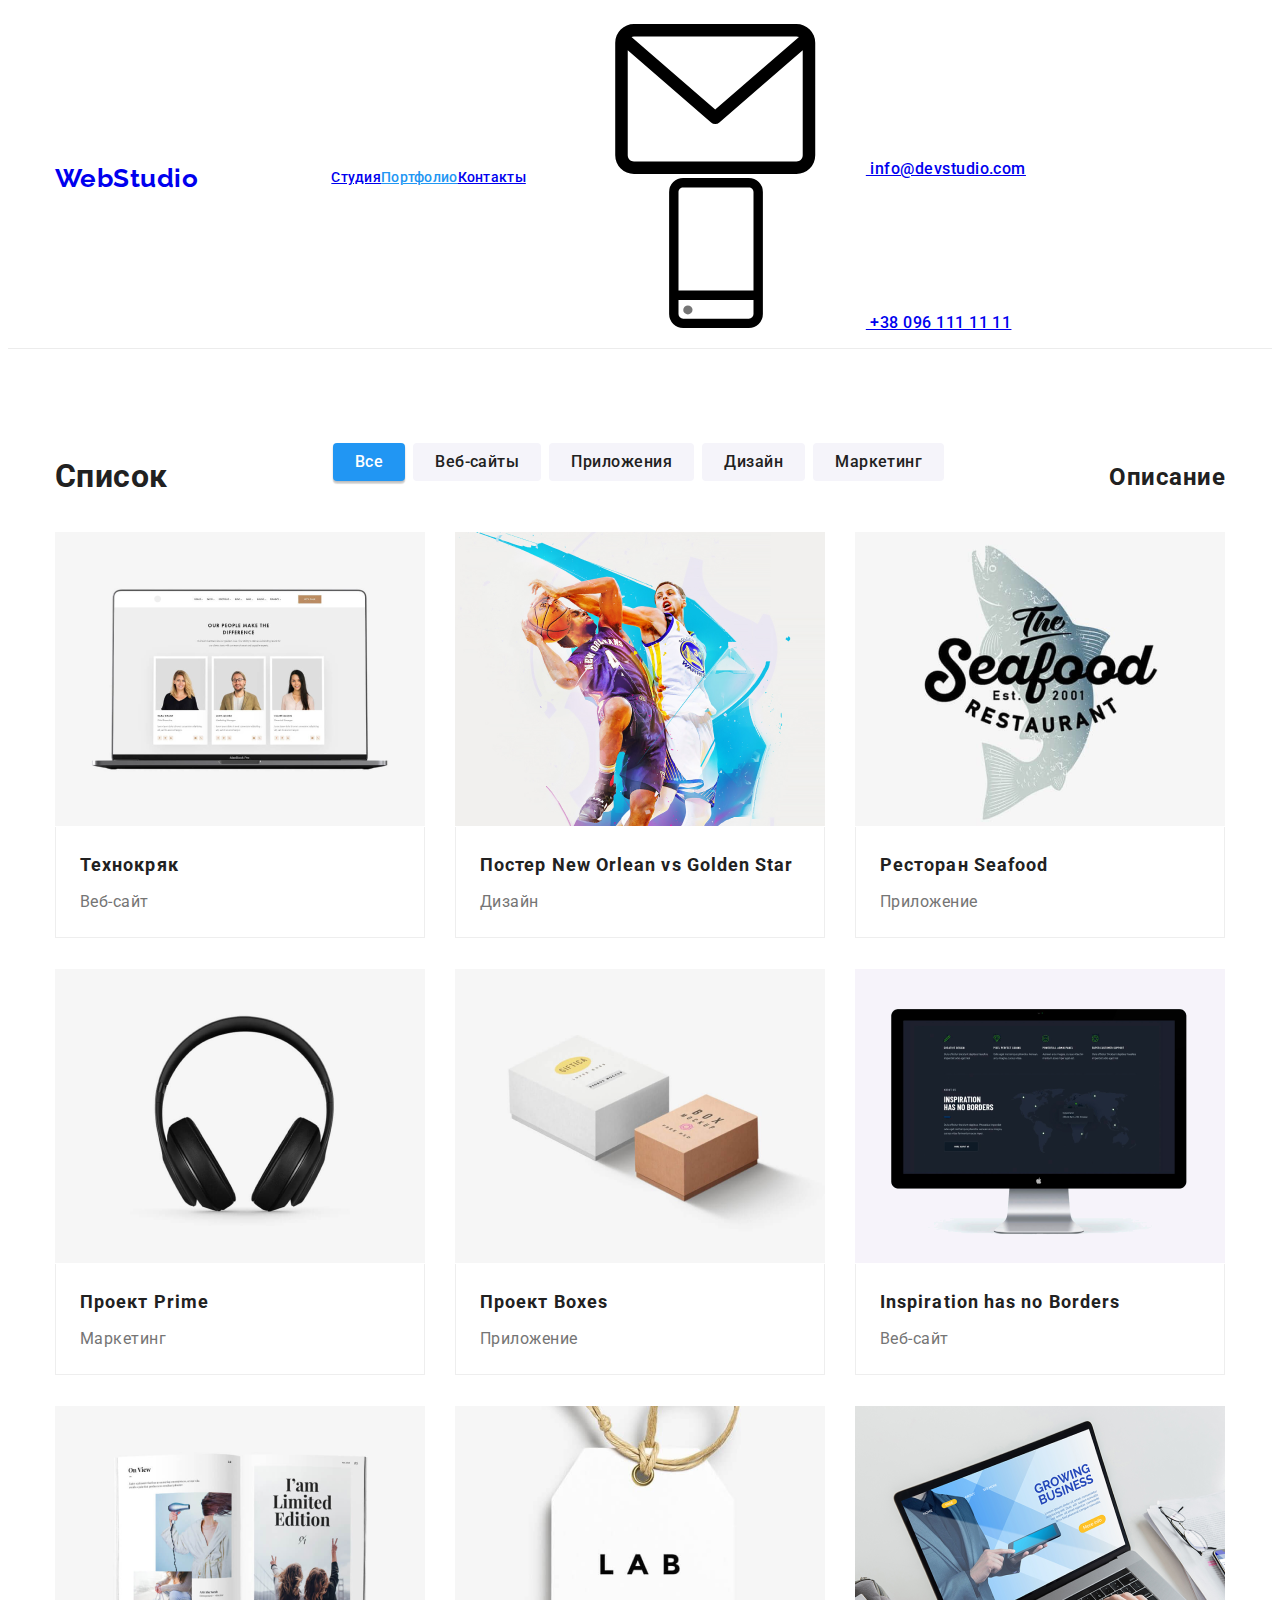
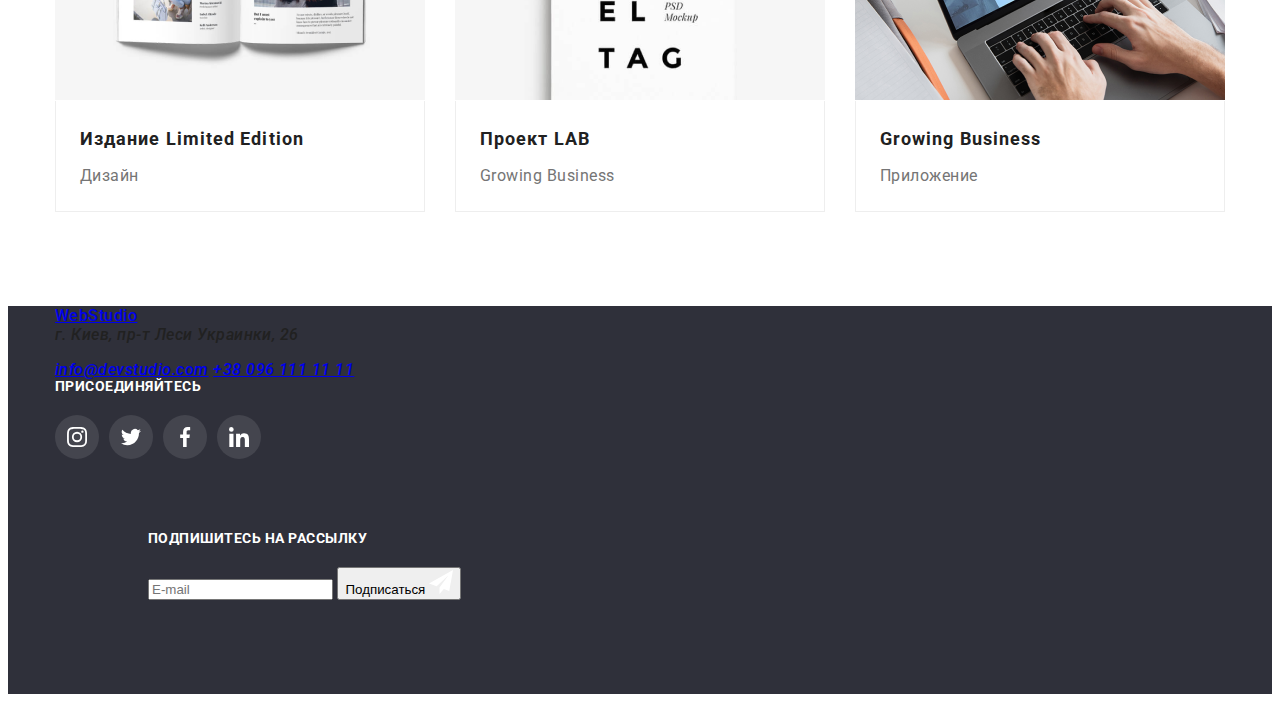
==== commit 4e5cc7a6: "1st page" ====
--- a/portfolio.html
+++ b/portfolio.html
@@ -282,31 +282,31 @@
 
           <div class="links-cont">
             <h3 class="footer-title">присоединяйтесь</h3>
-            <ul class="social-links-list-footer">
+            <ul class="footer-contacts">
               <li>
-                <a class="social-link-footer" href="#">
-                  <svg class="social__icon-footer" width="20" height="20">
+                <a class="footer-contacts__link" href="#">
+                  <svg class="footer-contacts__icon" width="20" height="20">
                     <use href="./image/symbol-defs.svg#icon-instagram"></use>
                   </svg>
                 </a>
               </li>
               <li>
-                <a class="social-link-footer" href="#">
-                  <svg class="social__icon-footer" width="20" height="20">
+                <a class="footer-contacts__link" href="#">
+                  <svg class="footer-contacts__icon" width="20" height="20">
                     <use href="./image/symbol-defs.svg#icon-twitter"></use>
                   </svg>
                 </a>
               </li>
               <li>
-                <a class="social-link-footer" href="#">
-                  <svg class="social__icon-footer" width="20" height="20">
+                <a class="footer-contacts__link" href="#">
+                  <svg class="footer-contacts__icon" width="20" height="20">
                     <use href="./image/symbol-defs.svg#icon-facebook"></use>
                   </svg>
                 </a>
               </li>
               <li>
-                <a class="social-link-footer" href="#">
-                  <svg class="social__icon-footer" width="20" height="20">
+                <a class="footer-contacts__link" href="#">
+                  <svg class="footer-contacts__icon" width="20" height="20">
                     <use href="./image/symbol-defs.svg#icon-linkedin"></use>
                   </svg>
                 </a>
--- a/css/styles.css
+++ b/css/styles.css
@@ -67,7 +67,7 @@
 }
 
      .nav, 
-     .nav-contacts{
+     .contacts{
         display: flex;
         align-items: center;
         padding-top: 24px;
@@ -121,7 +121,7 @@
         padding: 0px;
 }
 .nav-list__menu .current::after{
-    content: "";
+    content: " ";
     position: absolute;
     bottom: -32px;
     left: 0px;
@@ -402,9 +402,7 @@
     line-height: 1.187;
     letter-spacing: 0.03em;
 }
-.team__title >.text {
-    margin-bottom: 30px;
-}
+
 .team__text{
     margin-bottom: 16px;
     font-weight: 400;
@@ -414,14 +412,15 @@
         color: #757575;
 }
 
-.social{
-    display: flex;
-    justify-content: center;
-    padding: 0px;
-    
-        
+
+ /* социальные сети инста,твит... */
+ .social {
+     display: flex;
+     justify-content: center;
+     padding: 0px;
+     padding-left: 32px;
+     padding-right: 32px;
  }
- /* социальные сети инста,твит... */
  .social__list{
     margin-right: 10px;
 
@@ -438,10 +437,7 @@
     background-color: #FFFFFF;
     transition:background-color var(--transition) ;
 }
-.social{
-    padding-left: 32px;
-    padding-right: 32px;
-}
+
  .social__icon{
     display: inline-block;
     width: 20px;
@@ -464,20 +460,17 @@
  
 /* НАШИ КЛИЕНТЫ */
 
-.clients{
-    display: flex;
-    justify-content: center;
-}
-.client-list{
+
+.client{
     display: flex;
     margin: 0;
     padding: 0;
    
 }
- .client-list>.social__list{
+ .client__list{
     margin-right: 30px;
 }
-.social__icon-client{
+.client__link{
     display: flex;
     justify-content: center;
     align-items: center;
@@ -487,22 +480,22 @@
     border-radius: 4px;
     transition: border var(--transition);
 }
-.icon-client{
+.client__icon{
     width: 106px;
     height: 60px;
    
     fill: #AFB1B8;
    transition:fill var(--transition) ;
 }
-.social__icon-client:hover,
-.social__icon-client:focus{
+.client__link:hover,
+.client__link:focus{
     background-color: #FFFFFF;
     cursor: pointer;
     border-color: #2196F3;
     outline: none;
 }
-.social__icon-client:hover .icon-client,
-.social__icon-client:focus .icon-client{
+.client__link:hover .client__icon,
+.client__link:focus .client__icon{
     fill: var(--color-accent);
     cursor: pointer;
     
@@ -510,28 +503,28 @@
 
 
 /* Footer */
-
-
-.link-adress-footer{
+footer {
+    background-color: var(--color-background);
+
+}
+
+.footer__wrapper{
     display: flex;
     align-items: baseline;
    padding-left: 0px;
 }
 
-.address-footer{
+.footer__address-wrapper{
     
         margin-right: 70px;
 }
 
 
-footer {
-    background-color: var(--color-background);
-
-}
+
 
 
 /* logo-footer */
-.logo-footer{
+.footer__logo{
     display: inline-block;
     margin-bottom: 20px;
     text-decoration:none;
@@ -541,13 +534,13 @@
     line-height: 1.19;
 }
 
-.logo-item3 {
+.logo__item3 {
     color: var(--color-primary)
 }
 
-.text-adress, 
-.link-mail-adress,
-.link-tel-adress{
+.footer-adress__text, 
+.footer-adress__link-mail,
+.footer-adress__link-tel{
     display: block;
     margin-bottom: 9px;
     text-decoration: none;
@@ -558,19 +551,19 @@
     line-height: 1.71; 
     transition: color var(--transition);
 }
-.text-adress{
+.footer-adress__text{
     color: var(--color-primary);
     cursor: pointer;
 }
-.link-tel-adress {
+.footer-adress__link-tel {
     margin-bottom: 0px;
 }
-.text-adress:hover,
-.link-mail-adress:hover,
-.link-tel-adress:hover,
-.text-adress:focus,
-.link-mail-adress:focus,
-.link-tel-adress:focus{
+.footer-adress__text:hover,
+.footer-adress__link-mail:hover,
+.footer-adress__link-tel:hover,
+.footer-adress__text:focus,
+.footer-adress__link-mail:focus,
+.footer-adress__link-tel:focus{
      color: var(--color-accent);
 }
 
@@ -585,14 +578,14 @@
         margin-bottom: 20px;
         color: #FFFFFF;
 }
-.social-links-list-footer{
+.footer-contacts{
     display: flex;
     text-align: center;
     margin: 0px;
     padding: 0px;
 }
 
-.social-link-footer{
+.footer-contacts__link{
             display: flex;
             justify-content: center;
             margin-right: 10px;
@@ -608,7 +601,7 @@
 }
 
 
-.social__icon-footer{
+.footer-contacts__icon{
     display: inline-block;
     width: 20px;
     height: 20px;
@@ -616,14 +609,69 @@
     transition:fill var(--transition) ;
 }
 
-.social-link-footer:hover,
-.social-link-footer:focus {
+.footer-contacts__link:hover,
+.footer-contacts__link:focus {
     background-color: var(--color-accent);
     cursor: pointer;
     outline: none;
 }
 
-
+.subscribe {
+    display: block;
+    padding-top: 72px;
+    padding-bottom: 94px;
+    margin-left: 93px;
+}
+
+.subscribe-form__field {
+    width: 350px;
+    font-size: 16px;
+    line-height: 1.25;
+    letter-spacing: inherit;
+    color: rgba(255, 255, 255, 0.6);
+    background-color: inherit;
+    border: 1px solid rgba(255, 255, 255, 0.3);
+    filter: drop-shadow(0px 4px 4px rgba(0, 0, 0, 0.15));
+    border-radius: 4px;
+    padding: 15px 16px;
+    margin-right: 12px;
+}
+
+.subscribe-form {
+
+    align-items: center;
+    justify-content: center;
+}
+
+.subscribe-form__button {
+    position: relative;
+    width: 200px;
+    height: 50px;
+    font-weight: 700;
+    font-size: 16px;
+    line-height: 1.88;
+    letter-spacing: 0.06em;
+    color: var(--color-primary);
+    background-color: var(--color-accent);
+    cursor: pointer;
+    border: 0px;
+    box-shadow: 0px 4px 4px rgb(0 0 0 / 15%);
+    border-radius: 4px;
+    padding: 10px 62px 10px 29px;
+    transition: background-color var(--color-accent);
+}
+
+.subscribe-form__icon {
+    position: absolute;
+    top: 50%;
+    right: 28px;
+    transform: translateY(-50%);
+}
+
+.button-subsribe:focus,
+.button-subsribe:hover {
+    background-color: #188ce8;
+}
 /* Portfolio buttons СТОРІНКА ПОРТФОЛІО */
 .portfolio-container{
     display: flex;
@@ -1005,55 +1053,3 @@
         border-radius: 4px;
     
 }
-.subscribe{
-     display: block;
-        padding-top: 72px;
-            padding-bottom: 94px;
-            margin-left: 93px;
-}
-.sub-field{
-        width: 350px;
-        font-size: 16px;
-        line-height: 1.25;
-        letter-spacing: inherit;
-        color: rgba(255, 255, 255, 0.6);
-        background-color: inherit;
-        border: 1px solid rgba(255, 255, 255, 0.3);
-        filter: drop-shadow(0px 4px 4px rgba(0, 0, 0, 0.15));
-        border-radius: 4px;
-        padding: 15px 16px;
-       margin-right: 12px;
-}
-.subscribe-form{
-  
-        align-items: center;
-            justify-content: center;
-}
- .button-subsribe{ 
-    position: relative;
-     width: 200px;
-     height: 50px;
-        font-weight: 700;
-        font-size: 16px;
-        line-height: 1.88;
-        letter-spacing: 0.06em;
-        color: var(--color-primary);
-        background-color: var(--color-accent);
-        cursor: pointer;
-        border: 0px;
-        box-shadow: 0px 4px 4px rgb(0 0 0 / 15%);
-        border-radius: 4px;
-        padding: 10px 62px 10px 29px;
-        transition: background-color var(--color-accent);
-}
- .icon{
-    position: absolute;
-    top: 50%;
-    right: 28px;
-    transform: translateY(-50%);      
-}
-
- .button-subsribe:focus,
- .button-subsribe:hover{
-     background-color: #188ce8;
- }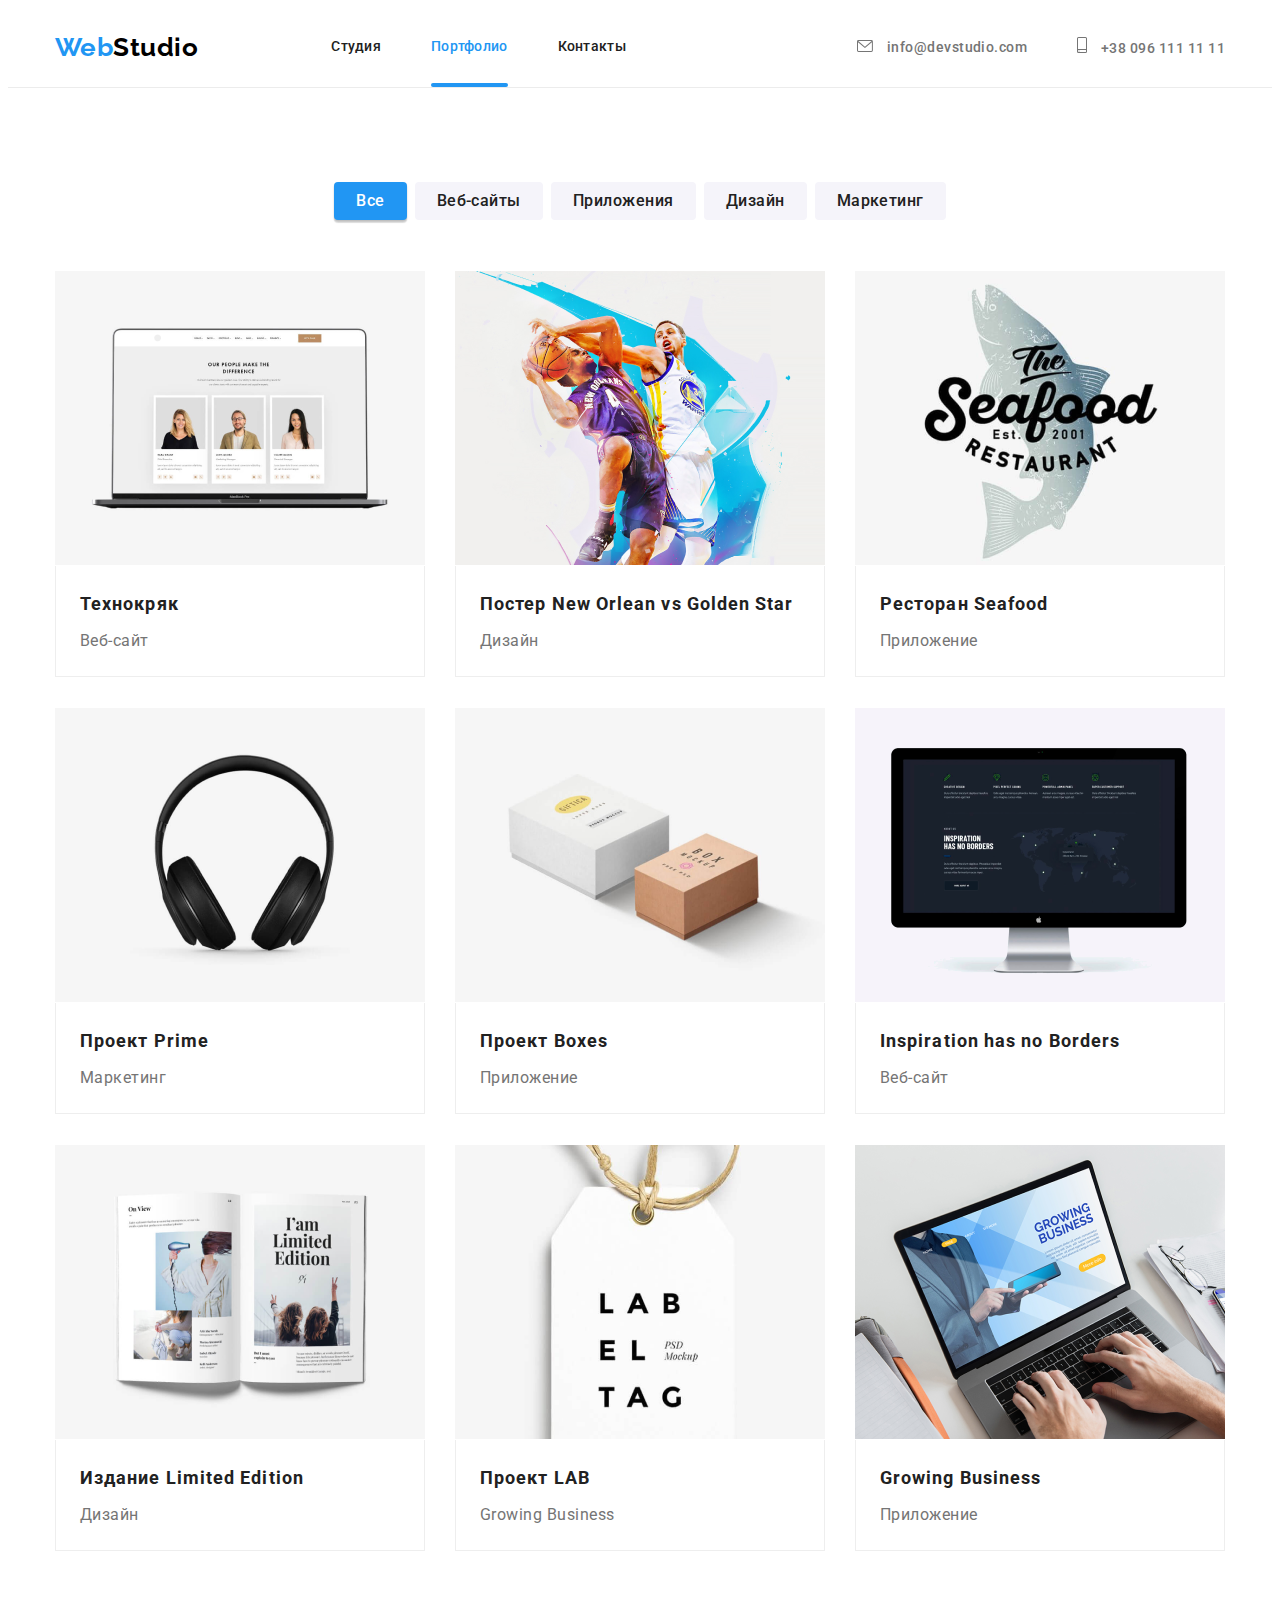
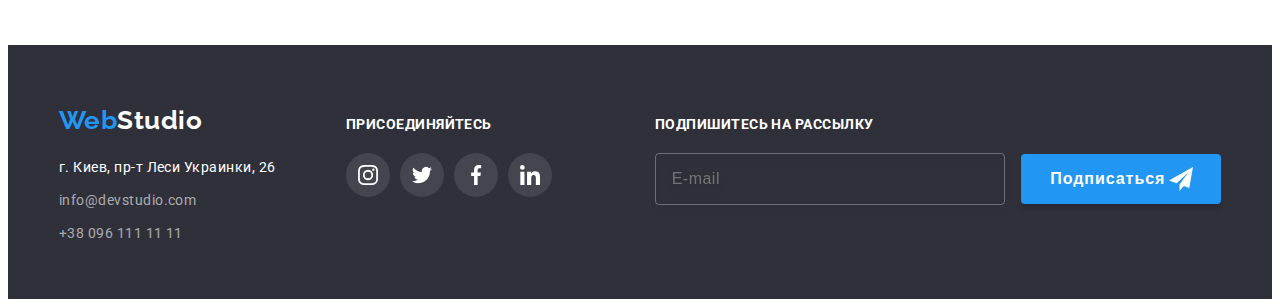
==== commit 0eb5bc9f: "hw7 bem" ====
--- a/portfolio.html
+++ b/portfolio.html
@@ -21,238 +21,238 @@
     <link rel="stylesheet" href="./css/styles.css" />
   </head>
   <body>
-    <header class="header">
-      <div class="container">
-        <nav class="nav">
-          <a href="index.html" class="logo">
-            <span class="logo-item1">Web</span
-            ><span class="logo-item2">Studio</span></a
-          >
-          <ul class="nav-list">
-            <li class="site-nav">
-              <a class="link" href="index.html">Студия </a>
-            </li>
-            <li class="site-nav">
-              <a class="link current" href="portfolio.html">Портфолио </a>
-            </li>
-            <li class="site-nav">
-              <a class="link" href="#">Контакты </a>
+  <header class="header">
+    <div class="container">
+      <nav class="nav">
+  
+        <a href="index.html" class="logo">
+          <span class="logo__item1">Web</span><span class="logo__item2">Studio</span></a>
+        <ul class="nav-list">
+          <li class="nav-list__menu">
+            <a class="nav-list__link " href="index.html">Студия </a>
+          </li>
+          <li class="nav-list__menu">
+            <a class="nav-list__link current" href="portfolio.html">Портфолио </a>
+          </li>
+          <li class="nav-list__menu">
+            <a class="nav-list__link" href="#">Контакты </a>
+          </li>
+        </ul>
+  
+      </nav>
+      <nav class="contacts">
+        <ul class="contacts__list">
+          <li class="contacts__items">
+            <a class="contacts__link-mail" href="mailto:info@devstudio.com">
+              <svg class="contacts__icon-envelope">
+                <use href="./image/symbol-defs.svg#icon-envelope">
+                </use>
+              </svg>
+              info@devstudio.com </a>
+          </li>
+          <li class="contacts__items">
+            <a class="contacts__link-tel" href="tel:+380961111111">
+              <svg class="contacts__icon-smartphone">
+                <use href="./image/symbol-defs.svg#icon-smartphone"></use>
+              </svg>
+              +38 096 111 11 11</a>
+          </li>
+        </ul>
+      </nav>
+    </div>
+  </header>
+    <main>
+      <section class="section">
+        <div class="container ">
+          <h1 class="text-hidden">Список</h1>
+          <div class="portfolio">
+          <ul class="portfolio__nav">
+            <li class="portfolio__item">
+              <button class="portfolio__button portfolio__button--current" type="button">Все</button>
+            </li>
+            <li class="portfolio__item">
+              <button class="portfolio__button" type="button">Веб-сайты</button>
+            </li>
+            <li class="portfolio__item">
+              <button class="portfolio__button" type="button">Приложения</button>
+            </li>
+            <li class="portfolio__item">
+              <button class="portfolio__button" type="button">Дизайн</button>
+            </li>
+            <li class="portfolio__item">
+              <button class="portfolio__button" type="button">Маркетинг</button>
             </li>
           </ul>
-        </nav>
-        <nav class="nav-contacts">
-          <ul class="contacts-list">
-            <li class="site-contacts">
-              <a class="link-mail" href="mailto:info@devstudio.com">
-                <svg class="icon-envelope">
-                  <use href="./image/symbol-defs.svg#icon-envelope"></use>
-                </svg>
-                info@devstudio.com
-              </a>
-            </li>
-            <li class="site-contacts">
-              <a class="link-tel" href="tel:+380961111111">
-                <svg class="icon-smartphone">
-                  <use href="./image/symbol-defs.svg#icon-smartphone"></use>
-                </svg>
-                +38 096 111 11 11</a
-              >
-            </li>
-          </ul>
-        </nav>
-      </div>
-    </header>
-    <main>
-      <section class="section nav-buttons">
-        <div class="container portfolio-container">
-          <h1 class="text-hidden">Список</h1>
-          <ul class="nav-buttons-list">
-            <li class="site-nav-button">
-              <button class="button button-current" type="button">Все</button>
-            </li>
-            <li class="site-nav-button">
-              <button class="button" type="button">Веб-сайты</button>
-            </li>
-            <li class="site-nav-button">
-              <button class="button" type="button">Приложения</button>
-            </li>
-            <li class="site-nav-button">
-              <button class="button" type="button">Дизайн</button>
-            </li>
-            <li class="site-nav-button">
-              <button class="button" type="button">Маркетинг</button>
-            </li>
-          </ul>
-
+          </div>
           <h2 class="text-hidden">Описание</h2>
-          <ul class="portfolio-cards">
-            <li class="card">
-              <a class="card-link" href="#">
-                <div class="overlay-card">
+          <ul class="gallery">
+            <li class="gallery__item">
+              <a class="gallery__link" href="#">
+                <div class="gallery__overlay">
                   <img src="./image/image1.png" alt="Веб-сайт Технокряк" />
 
-                  <p class="overlay-text">
+                  <p class="gallery__overlay-text">
                     Ресурс предлагает комплексные предложения с разным уровнем
                     функционала и сервисов. Все это позволит посетителю получить
                     исчерпывающие сведения о компании или частном лице.
                   </p>
                 </div>
 
-                <div class="text-decor-card">
-                  <h3 class="portfolio-properties__title">Технокряк</h3>
-                  <p class="portfolio-text">Веб-сайт</p>
-                </div>
-              </a>
-            </li>
-            <li class="card">
-              <a class="card-link" href="#">
-                <div class="overlay-card">
+                <div class="gallery__decor">
+                  <h3 class="gallery__title">Технокряк</h3>
+                  <p class="gallery__text">Веб-сайт</p>
+                </div>
+              </a>
+            </li>
+            <li class="gallery__item">
+              <a class="gallery__link" href="#">
+                <div class="gallery__overlay">
                   <img
                     src="./image/image2.png"
                     alt="Дизайн Постер New Orlean vs Golden Star"
                   />
-                  <p class="overlay-text">
-                    Ресурс предлагает комплексные предложения с разным уровнем
-                    функционала и сервисов. Все это позволит посетителю получить
-                    исчерпывающие сведения о компании или частном лице.
-                  </p>
-                </div>
-                <div class="text-decor-card">
-                  <h3 class="portfolio-properties__title">
+                  <p class="gallery__overlay-text">
+                    Ресурс предлагает комплексные предложения с разным уровнем
+                    функционала и сервисов. Все это позволит посетителю получить
+                    исчерпывающие сведения о компании или частном лице.
+                  </p>
+                </div>
+                <div class="gallery__decor">
+                  <h3 class="gallery__title">
                     Постер New Orlean vs Golden Star
                   </h3>
-                  <p class="portfolio-text">Дизайн</p>
-                </div>
-              </a>
-            </li>
-            <li class="card">
-              <a class="card-link" href="#">
-                <div class="overlay-card">
+                  <p class="gallery__text">Дизайн</p>
+                </div>
+              </a>
+            </li>
+            <li class="gallery__item">
+              <a class="gallery__link" href="#">
+                <div class="gallery__overlay">
                   <img
                     src="./image/image3.png"
                     alt="Приложение Ресторан Seafood"
                   />
-                  <p class="overlay-text">
-                    Ресурс предлагает комплексные предложения с разным уровнем
-                    функционала и сервисов. Все это позволит посетителю получить
-                    исчерпывающие сведения о компании или частном лице.
-                  </p>
-                </div>
-                <div class="text-decor-card">
-                  <h3 class="portfolio-properties__title">Ресторан Seafood</h3>
-                  <p class="portfolio-text">Приложение</p>
-                </div>
-              </a>
-            </li>
-            <li class="card">
-              <a class="card-link" href="#">
-                <div class="overlay-card">
+                  <p class="gallery__overlay-text">
+                    Ресурс предлагает комплексные предложения с разным уровнем
+                    функционала и сервисов. Все это позволит посетителю получить
+                    исчерпывающие сведения о компании или частном лице.
+                  </p>
+                </div>
+                <div class="gallery__decor">
+                  <h3 class="gallery__title">Ресторан Seafood</h3>
+                  <p class="gallery__text">Приложение</p>
+                </div>
+              </a>
+            </li>
+            <li class="gallery__item">
+              <a class="gallery__link" href="#">
+                <div class="gallery__overlay">
                   <img src="./image/image4.png" alt="Маркетинг Проект Prime" />
-                  <p class="overlay-text">
-                    Ресурс предлагает комплексные предложения с разным уровнем
-                    функционала и сервисов. Все это позволит посетителю получить
-                    исчерпывающие сведения о компании или частном лице.
-                  </p>
-                </div>
-                <div class="text-decor-card">
-                  <h3 class="portfolio-properties__title">Проект Prime</h3>
-                  <p class="portfolio-text">Маркетинг</p>
-                </div>
-              </a>
-            </li>
-            <li class="card">
-              <a class="card-link" href="#">
-                <div class="overlay-card">
+                  <p class="gallery__overlay-text">
+                    Ресурс предлагает комплексные предложения с разным уровнем
+                    функционала и сервисов. Все это позволит посетителю получить
+                    исчерпывающие сведения о компании или частном лице.
+                  </p>
+                </div>
+                <div class="gallery__decor">
+                  <h3 class="gallery__title">Проект Prime</h3>
+                  <p class="gallery__text">Маркетинг</p>
+                </div>
+              </a>
+            </li>
+            <li class="gallery__item">
+              <a class="gallery__link" href="#">
+                <div class="gallery__overlay">
                   <img src="./image/image5.png" alt="Приложение Проект Boxes" />
-                  <p class="overlay-text">
-                    Ресурс предлагает комплексные предложения с разным уровнем
-                    функционала и сервисов. Все это позволит посетителю получить
-                    исчерпывающие сведения о компании или частном лице.
-                  </p>
-                </div>
-                <div class="text-decor-card">
-                  <h3 class="portfolio-properties__title">Проект Boxes</h3>
-                  <p class="portfolio-text">Приложение</p>
-                </div>
-              </a>
-            </li>
-            <li class="card">
-              <a class="card-link" href="#">
-                <div class="overlay-card">
+                  <p class="gallery__overlay-text">
+                    Ресурс предлагает комплексные предложения с разным уровнем
+                    функционала и сервисов. Все это позволит посетителю получить
+                    исчерпывающие сведения о компании или частном лице.
+                  </p>
+                </div>
+                <div class="gallery__decor">
+                  <h3 class="gallery__title">Проект Boxes</h3>
+                  <p class="gallery__text">Приложение</p>
+                </div>
+              </a>
+            </li>
+            <li class="gallery__item">
+              <a class="gallery__link" href="#">
+                <div class="gallery__overlay">
                   <img
                     src="./image/image6.png"
                     alt="Веб-сайт Inspiration has no Borders"
                   />
-                  <p class="overlay-text">
-                    Ресурс предлагает комплексные предложения с разным уровнем
-                    функционала и сервисов. Все это позволит посетителю получить
-                    исчерпывающие сведения о компании или частном лице.
-                  </p>
-                </div>
-                <div class="text-decor-card">
-                  <h3 class="portfolio-properties__title">
+                  <p class="gallery__overlay-text">
+                    Ресурс предлагает комплексные предложения с разным уровнем
+                    функционала и сервисов. Все это позволит посетителю получить
+                    исчерпывающие сведения о компании или частном лице.
+                  </p>
+                </div>
+                <div class="gallery__decor">
+                  <h3 class="gallery__title">
                     Inspiration has no Borders
                   </h3>
-                  <p class="portfolio-text">Веб-сайт</p>
-                </div>
-              </a>
-            </li>
-            <li class="card">
-              <a class="card-link" href="#">
-                <div class="overlay-card">
+                  <p class="gallery__text">Веб-сайт</p>
+                </div>
+              </a>
+            </li>
+            <li class="gallery__item">
+              <a class="gallery__link" href="#">
+                <div class="gallery__overlay">
                   <img
                     src="./image/image7.png"
                     alt="Дизайн Издание Limited Edition"
                   />
-                  <p class="overlay-text">
-                    Ресурс предлагает комплексные предложения с разным уровнем
-                    функционала и сервисов. Все это позволит посетителю получить
-                    исчерпывающие сведения о компании или частном лице.
-                  </p>
-                </div>
-                <div class="text-decor-card">
-                  <h3 class="portfolio-properties__title">
+                  <p class="gallery__overlay-text">
+                    Ресурс предлагает комплексные предложения с разным уровнем
+                    функционала и сервисов. Все это позволит посетителю получить
+                    исчерпывающие сведения о компании или частном лице.
+                  </p>
+                </div>
+                <div class="gallery__decor">
+                  <h3 class="gallery__title">
                     Издание Limited Edition
                   </h3>
-                  <p class="portfolio-text">Дизайн</p>
-                </div>
-              </a>
-            </li>
-            <li class="card">
-              <a class="card-link" href="#">
-                <div class="overlay-card">
+                  <p class="gallery__text">Дизайн</p>
+                </div>
+              </a>
+            </li>
+            <li class="gallery__item">
+              <a class="gallery__link" href="#">
+                <div class="gallery__overlay">
                   <img
                     src="./image/image8.png"
                     alt="Growing Business Проект LAB"
                   />
-                  <p class="overlay-text">
-                    Ресурс предлагает комплексные предложения с разным уровнем
-                    функционала и сервисов. Все это позволит посетителю получить
-                    исчерпывающие сведения о компании или частном лице.
-                  </p>
-                </div>
-                <div class="text-decor-card">
-                  <h3 class="portfolio-properties__title">Проект LAB</h3>
-                  <p class="portfolio-text">Growing Business</p>
-                </div>
-              </a>
-            </li>
-            <li class="card">
-              <a class="card-link" href="#">
-                <div class="overlay-card">
+                  <p class="gallery__overlay-text">
+                    Ресурс предлагает комплексные предложения с разным уровнем
+                    функционала и сервисов. Все это позволит посетителю получить
+                    исчерпывающие сведения о компании или частном лице.
+                  </p>
+                </div>
+                <div class="gallery__decor">
+                  <h3 class="gallery__title">Проект LAB</h3>
+                  <p class="gallery__text">Growing Business</p>
+                </div>
+              </a>
+            </li>
+            <li class="gallery__item">
+              <a class="gallery__link" href="#">
+                <div class="gallery__overlay">
                   <img
                     src="./image/image9.png"
                     alt="Приложение Growing Business"
                   />
-                  <p class="overlay-text">
-                    Ресурс предлагает комплексные предложения с разным уровнем
-                    функционала и сервисов. Все это позволит посетителю получить
-                    исчерпывающие сведения о компании или частном лице.
-                  </p>
-                </div>
-                <div class="text-decor-card">
-                  <h3 class="portfolio-properties__title">Growing Business</h3>
-                  <p class="portfolio-text">Приложение</p>
+                  <p class="gallery__overlay-text">
+                    Ресурс предлагает комплексные предложения с разным уровнем
+                    функционала и сервисов. Все это позволит посетителю получить
+                    исчерпывающие сведения о компании или частном лице.
+                  </p>
+                </div>
+                <div class="gallery__decor">
+                  <h3 class="gallery__title">Growing Business</h3>
+                  <p class="gallery__text">Приложение</p>
                 </div>
               </a>
             </li>
@@ -260,79 +260,68 @@
         </div>
       </section>
     </main>
-    <footer class="footer">
-      <div class="container">
-        <div class="link-adress-footer">
-          <div class="address-footer">
-            <a class="logo-footer" href="index.html">
-              <span class="logo-item1">Web</span
-              ><span class="logo-item3">Studio</span></a
-            >
-
-            <address class="adress">
-              <p class="text-adress">г. Киев, пр-т Леси Украинки, 26</p>
-              <a class="link-mail-adress" href="mailto:info@devstudio.com"
-                >info@devstudio.com</a
-              >
-              <a class="link-tel-adress" href="tel:+380961111111"
-                >+38 096 111 11 11</a
-              >
-            </address>
-          </div>
-
-          <div class="links-cont">
-            <h3 class="footer-title">присоединяйтесь</h3>
-            <ul class="footer-contacts">
-              <li>
-                <a class="footer-contacts__link" href="#">
-                  <svg class="footer-contacts__icon" width="20" height="20">
-                    <use href="./image/symbol-defs.svg#icon-instagram"></use>
-                  </svg>
-                </a>
-              </li>
-              <li>
-                <a class="footer-contacts__link" href="#">
-                  <svg class="footer-contacts__icon" width="20" height="20">
-                    <use href="./image/symbol-defs.svg#icon-twitter"></use>
-                  </svg>
-                </a>
-              </li>
-              <li>
-                <a class="footer-contacts__link" href="#">
-                  <svg class="footer-contacts__icon" width="20" height="20">
-                    <use href="./image/symbol-defs.svg#icon-facebook"></use>
-                  </svg>
-                </a>
-              </li>
-              <li>
-                <a class="footer-contacts__link" href="#">
-                  <svg class="footer-contacts__icon" width="20" height="20">
-                    <use href="./image/symbol-defs.svg#icon-linkedin"></use>
-                  </svg>
-                </a>
-              </li>
-            </ul>
-          </div>
-          <div class="subscribe">
-            <h3 class="footer-title">Подпишитесь на рассылку</h3>
-            <div class="subscribe-form">
-              <label for="mail"></label>
-              <input
-                class="sub-field"
-                placeholder="E-mail"
-                name="mail"
-                id="mail"
-              />
-              <button class="button-subsribe" type="submit">
-                Подписаться
-                <svg class="icon" width="24" height="24">
-                  <use href="./image/symbol-defs.svg#icon-send"></use>
+  <footer class=" footer">
+    <div class="container">
+      <div class=" footer__wrapper ">
+        <div class="footer__address-wrapper">
+          <a class="footer__logo" href="index.html">
+            <span class="logo__item1">Web</span><span class="logo__item3">Studio</span></a>
+  
+          <address class="footer-adress">
+            <p class="footer-adress__text">г. Киев, пр-т Леси Украинки, 26</p>
+            <a class="footer-adress__link-mail" href="mailto:info@devstudio.com">info@devstudio.com</a>
+            <a class="footer-adress__link-tel" href="tel:+380961111111">+38 096 111 11 11</a>
+          </address>
+        </div>
+  
+  
+        <div class=" contacts-wrapper">
+          <h3 class="footer-title">присоединяйтесь</h3>
+          <ul class="footer-contacts">
+            <li>
+              <a class="footer-contacts__link" href="#">
+                <svg class="footer-contacts__icon" width="20" height="20">
+                  <use href="./image/symbol-defs.svg#icon-instagram"></use>
                 </svg>
-              </button>
-            </div>
+              </a>
+            </li>
+            <li>
+              <a class="footer-contacts__link" href="#">
+                <svg class="footer-contacts__icon" width="20" height="20">
+                  <use href="./image/symbol-defs.svg#icon-twitter"></use>
+                </svg>
+              </a>
+            </li>
+            <li>
+              <a class="footer-contacts__link" href="#">
+                <svg class="footer-contacts__icon" width="20" height="20">
+                  <use href="./image/symbol-defs.svg#icon-facebook"></use>
+                </svg>
+              </a>
+            </li>
+            <li>
+              <a class="footer-contacts__link" href="#">
+                <svg class="footer-contacts__icon" width="20" height="20">
+                  <use href="./image/symbol-defs.svg#icon-linkedin"></use>
+                </svg>
+              </a>
+            </li>
+          </ul>
+        </div>
+        <div class="subscribe">
+          <h3 class="footer-title">Подпишитесь на рассылку</h3>
+          <div class="subscribe-form">
+            <label for="mail"></label>
+            <input class="subscribe-form__field" placeholder="E-mail" name="mail" id="mail">
+            <button class="subscribe-form__button" type="submit">Подписаться
+              <svg class="subscribe-form__icon" width="24" height="24">
+                <use href="./image/symbol-defs.svg#icon-send"></use>
+              </svg>
+            </button>
           </div>
         </div>
       </div>
-    </footer>
+    </div>
+  </footer>
   </body>
 </html>
--- a/css/styles.css
+++ b/css/styles.css
@@ -59,7 +59,7 @@
     display: flex;
     align-items: center;
     flex-wrap: wrap;
-       
+       justify-content: center;
 }
 
 .header{
@@ -259,7 +259,7 @@
     padding-top: 94px;
     padding-bottom: 94px;
  } 
-.properties__text-hidden {
+.text-hidden {
     display: none;
 
 }
@@ -673,11 +673,8 @@
     background-color: #188ce8;
 }
 /* Portfolio buttons СТОРІНКА ПОРТФОЛІО */
-.portfolio-container{
-    display: flex;
-    flex-wrap: wrap;
-}
-.nav-buttons-list{
+
+.portfolio__nav{
     display: flex;
     margin-bottom: 50px;
     margin-left: auto;
@@ -687,14 +684,14 @@
 }
 
 
-.site-nav-button{
+.portfolio__item{
     margin-right: 8px;
 }
-.nav-buttons-list .site-nav-button:last-child{
+.portfolio__nav .portfolio__item:last-child{
     margin-right: 0px;
 }
 
- .button{
+ .portfolio__button{
     padding: 6px 22px;
      
      font-family: 'Roboto';
@@ -716,7 +713,7 @@
   
  }
  
- .button-current {
+ .portfolio__button--current {
     background-color:var(--color-accent);
     color: var(--color-primary);
     box-shadow: 0px 3px 1px rgba(0, 0, 0, 0.1),
@@ -726,15 +723,16 @@
  }
  
  
- .button:hover,
- .button:focus{
+ .portfolio__button:hover,
+ .portfolio__button:focus{
     background-color: var(--color-accent);
     color: var(--color-primary);
     filter: drop-shadow(0px 4px 4px rgba(0, 0, 0, 0.25));
     cursor: pointer;
  }
-
-.portfolio-cards{
+/* /*  GALLERY CARD LIST */
+     
+.gallery{
         margin: 0;
         list-style: none;
         padding: 0px;
@@ -745,7 +743,7 @@
        
 }
 
-.portfolio-cards > .card {
+.gallery > .gallery__item {
     width: 370px;
     flex-basis: calc(100% / 3 - var(--card-set-gap));
     margin-left: var(--card-set-gap);
@@ -753,16 +751,16 @@
   
     
  }
-   .overlay-card img{
+   .gallery__overlay img{
     padding-top: 1px;
     padding-bottom: 1px;
    }
-   .overlay-card{
+   .gallery__overlay{
     position: relative;
     overflow: hidden;
    
    }
-   .overlay-text{
+   .gallery__overlay-text{
     margin: 0px;
     align-items: center;
     font-family: 'Roboto';
@@ -784,13 +782,13 @@
         transition:transform var(--transition);
         
    }
-   .portfolio-cards .card:hover .overlay-text{
+   .gallery .gallery__item:hover .gallery__overlay-text{
     transform: translateY(0);
    }
     
   
 
-.text-decor-card{
+.gallery__decor{
     width: 370px;
     padding: 20px 24px;
     margin-right: 0px;
@@ -800,7 +798,7 @@
     
     }
 
-.portfolio-properties__title{
+.gallery__title{
         margin-bottom: 4px;
         font-family: 'Roboto';
         font-style: normal;
@@ -810,7 +808,7 @@
         letter-spacing: 0.06em;
         color: #212121;
 }
-.portfolio-text{
+.gallery__text{
         margin-bottom: 0px;
         font-family: 'Roboto';
         font-style: normal;
@@ -820,23 +818,23 @@
         letter-spacing: 0.03em;
         color: #757575;
 }
-        .portfolio-cards .card{
+        .gallery .gallery__item{
             display: inline-block;
             transition: box-shadow var(--transition);
         }
-    .portfolio-cards .card:hover{
+    .gallery .gallery__item:hover{
         outline: none;
     box-shadow:
      0px 1px 1px rgba(0, 0, 0, 0.12), 
     0px 4px 4px rgba(0, 0, 0, 0.06),
      1px 4px 6px rgba(0, 0, 0, 0.16);
   }
-  .card-link{
+  .gallery__link{
     display: block;
     text-decoration: none;
     transition: box-shadow var(--transition);
   }
-  .portfolio-cards .card-link:focus {
+  .gallery .gallery__link:focus {
     outline: none;
     border: none;
       box-shadow:
@@ -876,7 +874,7 @@
     background-color: var(--color-primary);
    
   }
-  .button-close{
+  .modal__button-close{
     position: absolute;
     top: 0;
     right: 0;
@@ -890,12 +888,12 @@
     margin-right: 8px;
     cursor: pointer;
   }
-  .modal-icon{
+  .modal__icon{
     fill: #000000;
     align-items: center;
     border: none;  
   }
-  .modal-icon:hover{
+  .modal__icon:hover{
     fill: var(--color-accent);
   }
   .form{
@@ -905,7 +903,7 @@
     margin-left: 40px;
     margin-top: 40px;
   }
-  .form-header{
+  .form__header{
     margin: 0px;
     padding-bottom: 12px;
     align-items: center;
@@ -918,7 +916,7 @@
         letter-spacing: 0.03em;
         color: #212121;
   }
-  .form-input{
+  .form__input{
     display:block;
     width: 100%;
     height: 40px;
@@ -931,16 +929,16 @@
             transition: var(--transition);
   }
 
-  .form-field{
+  .form__field{
     position: relative;
     margin-top: 4px;
   
   }
-   .form-input:focus{
+   .form__input:focus{
     outline: none;
     border: 1px solid var(--color-accent);
    }
-  .form-lable{
+  .form__lable{
     display: block;
    padding-bottom: 10px;
     color: #757575;
@@ -950,7 +948,7 @@
     font-style: normal;
         font-weight: 400;
   }
-  .form-icon{
+  .form__icon{
     position: absolute;
     top: 50%;
     left: 10px;
@@ -958,14 +956,12 @@
     transform: translateY(-50%);
   }
         
-  .form-input:focus + .form-icon{
+  .form__input:focus + .form__icon{
     fill: var(--color-accent);
   
   }
-  .placeholder{
-
-  }
- .textarea {
+ 
+ .form__textarea {
     width: 100%;
     resize: none;
     padding: 12px 16px;
@@ -976,15 +972,15 @@
         border-radius: 4px;
         transition: var(--transition);
   }
-  .textarea:focus{
+  .form__textarea:focus{
     border: 1px solid var(--color-accent)
   }
-.textarea::placeholder{
+.form__textarea::placeholder{
     color: rgba(117, 117, 117, 0.5);
 }
 
 
-.checkbox-lable{
+.checkbox__lable{
     display:flex;
     align-items: center;
     font-family: 'Roboto';
@@ -995,11 +991,11 @@
         letter-spacing: 0.03em;
         color: #757575;
 }
-.checkbox-input{
+.checkbox__input{
     appearance: none;
    
 }
-.icon-checkbox{
+.checkbox__icon{
 
     display: inline-block;
     margin-right: 8px;
@@ -1010,7 +1006,7 @@
     transition: background-color var(--transition);
   
 }
-.checkbox-input:checked + .icon-checkbox {
+.checkbox__input:checked + .checkbox__icon {
     background-color: var(--color-accent);
     background-image: url(../image/Vector.svg);
     background-repeat: no-repeat;
@@ -1023,7 +1019,7 @@
     transition: background-color var(--transition),border-color var(--transition),background-image var(--transition);
 }
 
-.agree{
+.checkbox__agreement{
     padding-left: 4px;
     color: #2196F3;
     font-style: normal;
@@ -1032,7 +1028,7 @@
         line-height: 1.71;
         letter-spacing: 0.03em;
 }
-.sub-button{
+.checkbox__button{
     display: flex;
     align-items: center;
     font-size: 16px;
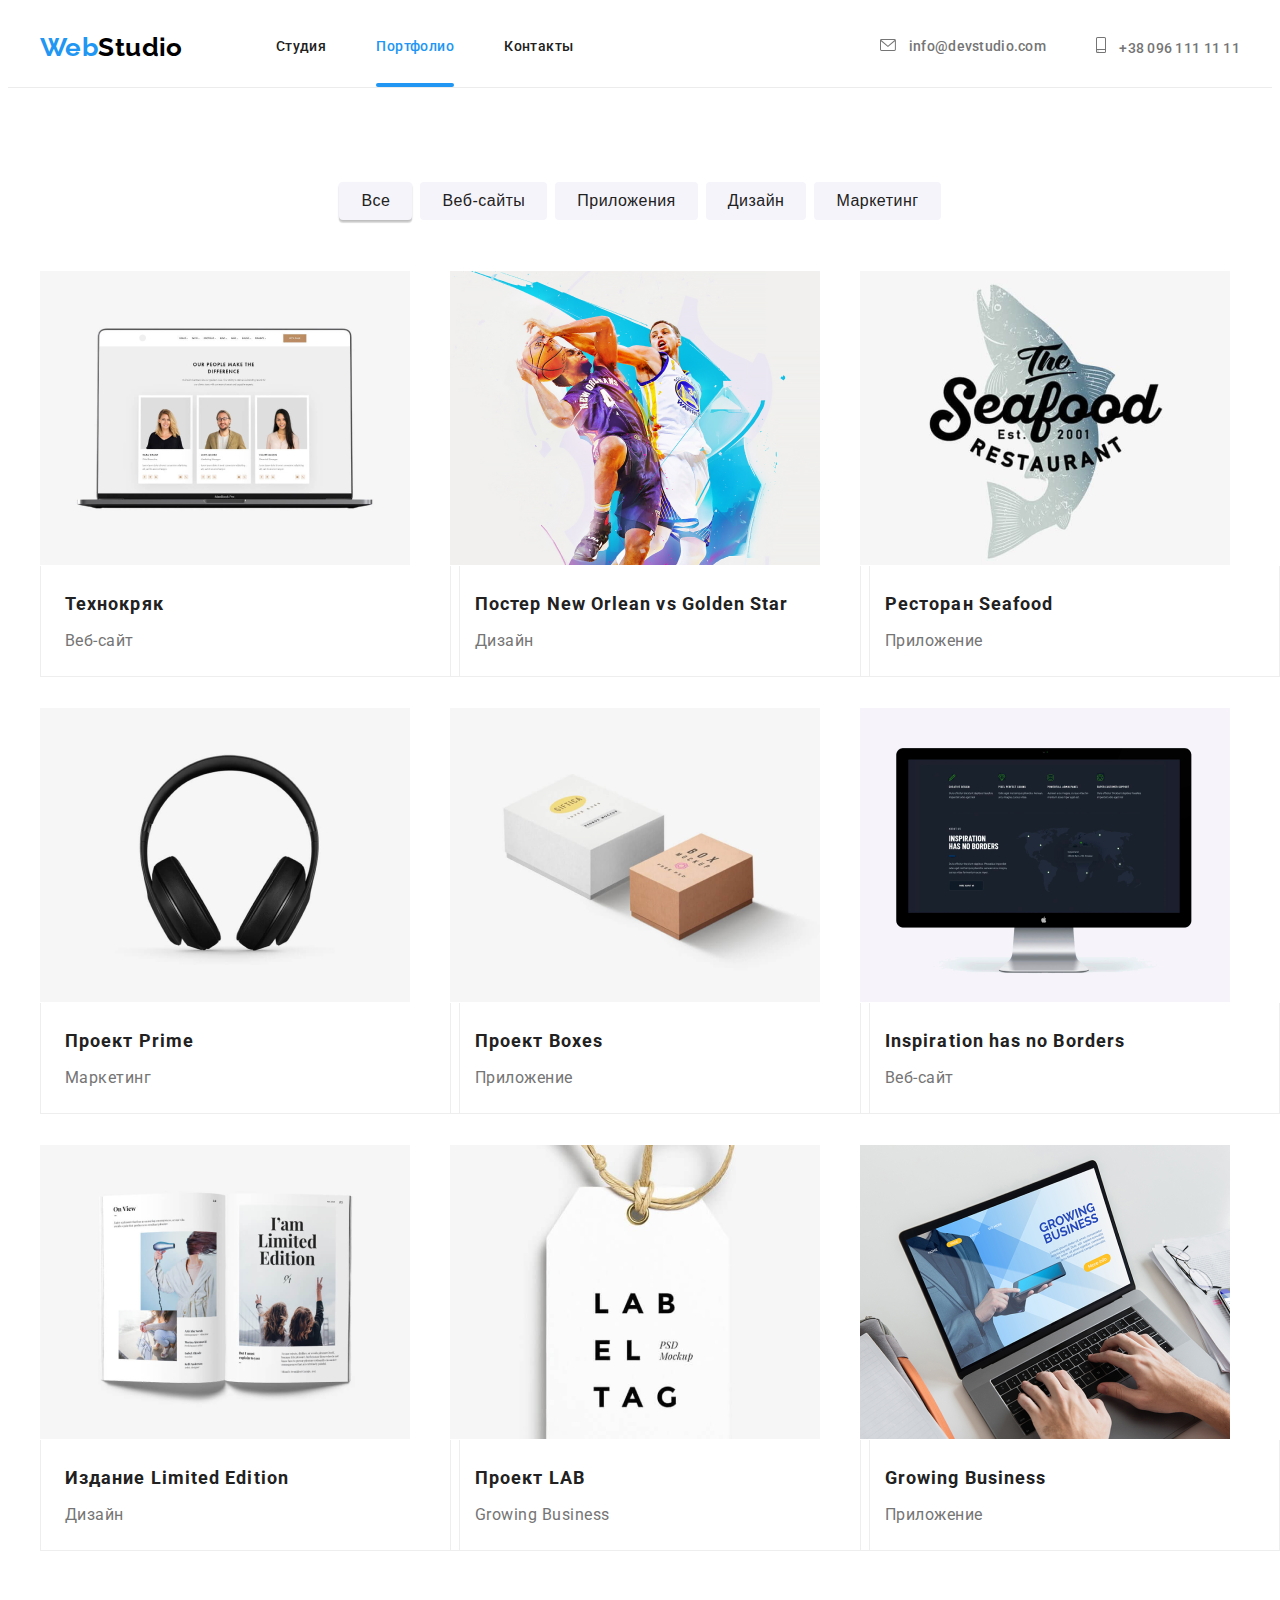
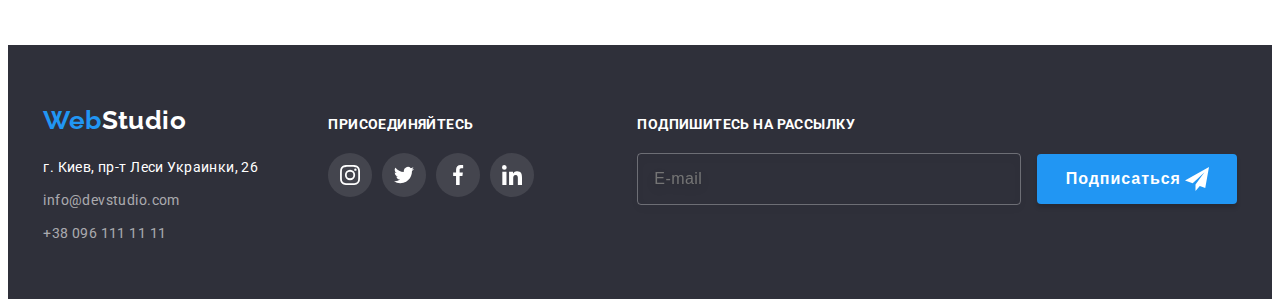
==== commit ced669c3: "hw-7 BEB+SASS" ====
--- a/portfolio.html
+++ b/portfolio.html
@@ -18,7 +18,8 @@
       crossorigin="anonymous"
       referrerpolicy="no-referrer"
     />
-    <link rel="stylesheet" href="./css/styles.css" />
+  
+    <link rel="stylesheet" href="./css/main.min.css" />
   </head>
   <body>
   <header class="header">
@@ -28,13 +29,13 @@
         <a href="index.html" class="logo">
           <span class="logo__item1">Web</span><span class="logo__item2">Studio</span></a>
         <ul class="nav-list">
-          <li class="nav-list__menu">
+          <li class="nav-list__item">
             <a class="nav-list__link " href="index.html">Студия </a>
           </li>
-          <li class="nav-list__menu">
-            <a class="nav-list__link current" href="portfolio.html">Портфолио </a>
-          </li>
-          <li class="nav-list__menu">
+          <li class="nav-list__item">
+            <a class="nav-list__link nav-list__link--current" href="portfolio.html">Портфолио </a>
+          </li>
+          <li class="nav-list__item">
             <a class="nav-list__link" href="#">Контакты </a>
           </li>
         </ul>
--- a/css/main.min.css
+++ b/css/main.min.css
@@ -0,0 +1 @@
+body{font-family:"Roboto",sans-serif;color:#212121;background-color:#fff;font-weight:400;font-size:14px;line-height:1.14;letter-spacing:.03em}h1,h2,h3,h4,h5,h6,p{margin:0}li{list-style:none;padding-left:0;margin:0px}img{display:block;max-width:100%;height:auto;margin:0px}ul{list-style:none}.container{margin:0 auto;padding-left:15px;padding-right:15px;display:-webkit-box;display:-ms-flexbox;display:flex;-webkit-box-align:center;-ms-flex-align:center;align-items:center;-ms-flex-wrap:wrap;flex-wrap:wrap;-webkit-box-pack:center;-ms-flex-pack:center;justify-content:center}@media screen and (min-width: 480px){.container{width:480px}}@media screen and (min-width: 768px){.container{width:768px}}@media screen and (min-width: 1200px){.container{width:1200px}}.section{padding-top:94px;padding-bottom:94px}.text-hidden{display:none}.section__title{margin-bottom:50px;margin-left:auto;margin-right:auto;font-weight:700;font-size:36px;line-height:1.16;text-align:center;letter-spacing:.03em}.logo{display:-webkit-box;display:-ms-flexbox;display:flex;-webkit-box-pack:start;-ms-flex-pack:start;justify-content:flex-start;font-size:26px;font-family:"Raleway",sans-serif;font-weight:700;line-height:1.19;text-decoration:none}.logo__item1{color:#2196f3}.logo__item2{color:#000}.logo__item3{color:#fff}.header{border-bottom:1px solid #ececec}.nav,.contacts{display:-webkit-box;display:-ms-flexbox;display:flex;-webkit-box-align:center;-ms-flex-align:center;align-items:center;padding-top:24px;padding-bottom:24px}.nav{position:relative}.nav-list{display:-webkit-box;display:-ms-flexbox;display:flex;-webkit-box-orient:horizontal;-webkit-box-direction:normal;-ms-flex-direction:row;flex-direction:row;margin-left:93px;margin-top:0px;margin-bottom:0px;padding:0px;font-size:14px;line-height:1.14;letter-spacing:.02em}.nav-list__item+.nav-list__item{margin-right:50px}.nav-list__link{display:-webkit-box;display:-ms-flexbox;display:flex;-webkit-box-align:center;-ms-flex-align:center;align-items:center;color:#212121;text-decoration:none;-webkit-transition:color 250ms cubic-bezier(0.4, 0, 0.2, 1);transition:color 250ms cubic-bezier(0.4, 0, 0.2, 1)}.nav-list__link--current,.nav-list__link:hover,.nav-list__link:focus{color:#2196f3}.nav-list__item{position:relative;margin-right:50px;display:-webkit-box;display:-ms-flexbox;display:flex;-webkit-box-align:center;-ms-flex-align:center;align-items:center;padding:0px;font-weight:500;font-size:14px;line-height:1.14;letter-spacing:.03em}.nav-list__item .nav-list__link--current::after{content:" ";position:absolute;bottom:-32px;left:0px;width:100%;height:4px;background:#2196f3;border-radius:2px}.contacts{margin-left:auto}.contacts__list{display:-webkit-box;display:-ms-flexbox;display:flex;-webkit-box-align:center;-ms-flex-align:center;align-items:center;margin:0px;padding:0px}.contacts__items:hover{color:#2196f3}.contacts__items+.contacts__items{margin-left:50px}.contacts__link-mail,.contacts__link-tel{color:#757575;font-weight:500;letter-spacing:.02em;text-decoration:none;font-size:14px;-webkit-transition:color 250ms cubic-bezier(0.4, 0, 0.2, 1);transition:color 250ms cubic-bezier(0.4, 0, 0.2, 1)}.contacts__link-mail:hover,.contacts__link-mail:focus,.contacts__link-tel:hover,.contacts__link-tel:focus{color:#2196f3}.contacts__icon-envelope{display:inline;margin-right:10px;fill:#757575;width:16px;height:12px;-webkit-transition:fill 250ms cubic-bezier(0.4, 0, 0.2, 1);transition:fill 250ms cubic-bezier(0.4, 0, 0.2, 1)}.contacts__icon-smartphone{width:10px;height:16px;margin-right:10px;display:inline;fill:#757575;cursor:pointer;-webkit-transition:fill 250ms cubic-bezier(0.4, 0, 0.2, 1);transition:fill 250ms cubic-bezier(0.4, 0, 0.2, 1)}.contacts__icon-envelope,.contacts__icon-smartphone{fill:currentColor}.hero-section{display:block;padding-top:200px;padding-bottom:200px;margin:0 auto;text-align:center;background-color:#c4c4c4;max-width:1600px;height:600px;background-image:-webkit-gradient(linear, right top, left top, from(rgba(47, 48, 58, 0.4)), to(rgba(47, 48, 58, 0.4))),url(../image/Img-hero.jpg);background-image:linear-gradient(to left, rgba(47, 48, 58, 0.4), rgba(47, 48, 58, 0.4)),url(../image/Img-hero.jpg);background-repeat:no-repeat;background-position:center;background-size:cover}.hero-section__text{margin:auto;margin-bottom:30px;color:#fff;font-weight:900;font-size:44px;line-height:1.36;text-transform:uppercase;letter-spacing:.06em}.hero-section__button{text-align:center;border-radius:4px;padding:10px 32px;background-color:#2196f3;color:#fff;font-weight:700;font-size:16px;line-height:1.875;letter-spacing:.06em;border:#2196f3;cursor:pointer;-webkit-box-shadow:0px 4px 4px rgba(0,0,0,.15);box-shadow:0px 4px 4px rgba(0,0,0,.15)}.properties__list{display:-webkit-box;display:-ms-flexbox;display:flex;margin:0px;padding:0px}.properties__items{margin-right:30px;min-width:270px}.properties__items:last-child{margin-right:0px}.properties__wrapper-icon{display:-webkit-box;display:-ms-flexbox;display:flex;-webkit-box-pack:center;-ms-flex-pack:center;justify-content:center;-webkit-box-align:center;-ms-flex-align:center;align-items:center;padding:0px;margin:0;width:270px;height:120px;background-color:#f5f4fa}.properties__wrapper-icon:last-child{margin-right:0px}.properties__icon{width:70px;height:70px}.properties__title{margin-top:30px;margin-bottom:10px;font-weight:700;font-size:14px;line-height:1.14;letter-spacing:.03em;text-transform:uppercase}.properties__text{margin-bottom:0px;font-weight:400;font-size:14px;line-height:1.71;letter-spacing:.03em;color:#757575}.section__explanation{padding-top:0px}.description{display:-webkit-box;display:-ms-flexbox;display:flex;margin:0px;padding-left:0px}.description__img{position:relative;min-width:370px;margin-right:30px}.description__img:last-child{margin:0px}.description__wrapper{position:absolute;bottom:0px;width:100%;display:-webkit-box;display:-ms-flexbox;display:flex;-webkit-box-align:center;-ms-flex-align:center;align-items:center;-webkit-box-pack:center;-ms-flex-pack:center;justify-content:center;background-color:rgba(47,48,58,.8);min-height:70px}.description__text{margin:0px;font-family:"Roboto";font-style:normal;font-weight:700;font-size:14px;line-height:1.14;text-align:center;letter-spacing:.03em;text-transform:uppercase;color:#fff}.section__team{background:#f5f4fa}.team{display:-webkit-box;display:-ms-flexbox;display:flex;margin:0px;padding:0px;text-align:center}.team__list{width:270px;margin-right:30px;background-color:#fff;-webkit-box-shadow:0px 1px 3px rgba(0,0,0,.12),0px 1px 1px rgba(0,0,0,.14),0px 2px 1px rgba(0,0,0,.2);box-shadow:0px 1px 3px rgba(0,0,0,.12),0px 1px 1px rgba(0,0,0,.14),0px 2px 1px rgba(0,0,0,.2);border-radius:0px 0px 4px 4px}.team__card:last-child{margin-right:0px}.team__wrapper-text{padding-top:30px;padding-bottom:30px}.team__title{margin-bottom:10px;font-weight:500;font-size:16px;line-height:1.187;letter-spacing:.03em}.team__text{margin-bottom:16px;font-weight:400;font-size:14px;line-height:1.71;letter-spacing:.03em;color:#757575}.social{display:-webkit-box;display:-ms-flexbox;display:flex;-webkit-box-pack:center;-ms-flex-pack:center;justify-content:center;padding:0px;padding-left:32px;padding-right:32px}.social__list{margin-right:10px}.social__link{display:-webkit-box;display:-ms-flexbox;display:flex;-webkit-box-pack:center;-ms-flex-pack:center;justify-content:center;-webkit-box-align:center;-ms-flex-align:center;align-items:center;border:none;border-radius:50%;padding:0px;width:44px;height:44px;background-color:#fff;-webkit-transition:background-color 250ms cubic-bezier(0.4, 0, 0.2, 1);transition:background-color 250ms cubic-bezier(0.4, 0, 0.2, 1)}.social__link:hover,.social__link:focus{background-color:#2196f3;outline:none}.social__icon{display:inline-block;width:20px;height:20px;fill:#afb1b8;-webkit-transition:fill 250ms cubic-bezier(0.4, 0, 0.2, 1);transition:fill 250ms cubic-bezier(0.4, 0, 0.2, 1)}.social__link:hover .social__icon,.social__link:focus .social__icon{fill:#fff}.client{display:-webkit-box;display:-ms-flexbox;display:flex;margin:0;padding:0}.client__list{margin-right:30px}.client__link{display:-webkit-box;display:-ms-flexbox;display:flex;-webkit-box-pack:center;-ms-flex-pack:center;justify-content:center;-webkit-box-align:center;-ms-flex-align:center;align-items:center;width:170px;height:92px;border:1px solid #afb1b8;border-radius:4px;-webkit-transition:border 250ms cubic-bezier(0.4, 0, 0.2, 1);transition:border 250ms cubic-bezier(0.4, 0, 0.2, 1)}.client__link:hover,.client__link:focus{cursor:pointer;border-color:#2196f3;outline:none}.client__icon{width:106px;height:60px;fill:#afb1b8;-webkit-transition:fill 250ms cubic-bezier(0.4, 0, 0.2, 1);transition:fill 250ms cubic-bezier(0.4, 0, 0.2, 1)}.client__link:hover .client__icon,.client__link:focus .client__icon{fill:#2196f3;cursor:pointer}.footer{background-color:#2f303a}.footer__wrapper{display:-webkit-box;display:-ms-flexbox;display:flex;-webkit-box-align:baseline;-ms-flex-align:baseline;align-items:baseline;padding-left:0px}.footer__address-wrapper{margin-right:70px}.footer__logo{display:inline-block;margin-bottom:20px;text-decoration:none;font-family:"Raleway",sans-serif;font-weight:700;font-size:26px;line-height:1.19}.footer-adress__text,.footer-adress__link-mail,.footer-adress__link-tel{display:block;margin-bottom:9px;text-decoration:none;color:rgba(255,255,255,.6);font-style:normal;font-weight:400;font-size:14px;line-height:1.71;-webkit-transition:color 250ms cubic-bezier(0.4, 0, 0.2, 1);transition:color 250ms cubic-bezier(0.4, 0, 0.2, 1)}.footer-adress__text{color:#fff;cursor:pointer}.footer-adress__text:hover,.footer-adress__text:focus{color:#2196f3}.footer-adress__link-tel{margin-bottom:0px}.footer-adress__link-tel:hover,.footer-adress__link-tel:focus{color:#2196f3}.footer-adress__link-mail:hover,.footer-adress__link-mail:focus{color:#2196f3}.footer-title{font-style:normal;font-weight:700;font-size:14px;line-height:1.14;text-transform:uppercase;margin-bottom:20px;color:#fff}.footer-contacts{display:-webkit-box;display:-ms-flexbox;display:flex;text-align:center;margin:0px;padding:0px}.footer-contacts__link{display:-webkit-box;display:-ms-flexbox;display:flex;-webkit-box-pack:center;-ms-flex-pack:center;justify-content:center;margin-right:10px;-webkit-box-align:center;-ms-flex-align:center;align-items:center;border:none;border-radius:50%;padding:0px;width:44px;height:44px;background-color:rgba(255,255,255,.1);-webkit-transition:background-color 250ms cubic-bezier(0.4, 0, 0.2, 1);transition:background-color 250ms cubic-bezier(0.4, 0, 0.2, 1)}.footer-contacts__link:hover,.footer-contacts__link:focus{background-color:#2196f3;cursor:pointer;outline:none}.footer-contacts__icon{display:inline-block;width:20px;height:20px;fill:#fff;-webkit-transition:fill 250ms cubic-bezier(0.4, 0, 0.2, 1);transition:fill 250ms cubic-bezier(0.4, 0, 0.2, 1)}.subscribe{display:block;padding-top:72px;padding-bottom:94px;margin-left:93px}.subscribe-form{-webkit-box-align:center;-ms-flex-align:center;align-items:center;-webkit-box-pack:center;-ms-flex-pack:center;justify-content:center}.subscribe-form__field{width:350px;font-size:16px;line-height:1.25;letter-spacing:inherit;color:rgba(255,255,255,.6);background-color:inherit;border:1px solid rgba(255,255,255,.3);-webkit-filter:drop-shadow(0px 4px 4px rgba(0, 0, 0, 0.15));filter:drop-shadow(0px 4px 4px rgba(0, 0, 0, 0.15));border-radius:4px;padding:15px 16px;margin-right:12px}.subscribe-form__button{position:relative;width:200px;height:50px;font-weight:700;font-size:16px;line-height:1.88;letter-spacing:.06em;color:#fff;background-color:#2196f3;cursor:pointer;border:0px;-webkit-box-shadow:0px 4px 4px rgba(0,0,0,.15);box-shadow:0px 4px 4px rgba(0,0,0,.15);border-radius:4px;padding:10px 62px 10px 29px;-webkit-transition:background-color #2196f3;transition:background-color #2196f3}.subscribe-form__button:focus,.subscribe-form__button:hover{background-color:#188ce8}.subscribe-form__icon{position:absolute;top:50%;right:28px;-webkit-transform:translateY(-50%);transform:translateY(-50%)}.portfolio__nav{display:-webkit-box;display:-ms-flexbox;display:flex;margin-top:0px;margin-bottom:50px;margin-left:auto;margin-right:auto;padding:0px}.portfolio__item{margin-right:8px}.portfolio__nav .portfolio__item:last-child{margin-right:0px}.portfolio__button{padding:6px 22px;font-weight:500;font-size:16px;line-height:1.625;text-align:center;letter-spacing:.03em;border:none;border-radius:4px;background-color:#f5f4fa;color:#212121;-webkit-transition:background-color 250ms cubic-bezier(0.4, 0, 0.2, 1),-webkit-filter 250ms cubic-bezier(0.4, 0, 0.2, 1);transition:background-color 250ms cubic-bezier(0.4, 0, 0.2, 1),-webkit-filter 250ms cubic-bezier(0.4, 0, 0.2, 1);transition:background-color 250ms cubic-bezier(0.4, 0, 0.2, 1),filter 250ms cubic-bezier(0.4, 0, 0.2, 1);transition:background-color 250ms cubic-bezier(0.4, 0, 0.2, 1),filter 250ms cubic-bezier(0.4, 0, 0.2, 1),-webkit-filter 250ms cubic-bezier(0.4, 0, 0.2, 1)}.portfolio__button:hover,.portfolio__button:focus{background-color:#2196f3;color:#fff;-webkit-filter:drop-shadow(0px 4px 4px rgba(0, 0, 0, 0.25));filter:drop-shadow(0px 4px 4px rgba(0, 0, 0, 0.25));cursor:pointer}.portfolio__button--current{-webkit-box-shadow:0px 3px 1px rgba(0,0,0,.1),0px 1px 2px rgba(0,0,0,.08),0px 2px 2px rgba(0,0,0,.12);box-shadow:0px 3px 1px rgba(0,0,0,.1),0px 1px 2px rgba(0,0,0,.08),0px 2px 2px rgba(0,0,0,.12)}.gallery{margin:0;list-style:none;padding:0px;display:-webkit-box;display:-ms-flexbox;display:flex;-ms-flex-wrap:wrap;flex-wrap:wrap;margin-left:-30px;margin-top:-30px}.gallery__item{width:370px;-ms-flex-preferred-size:calc(33.3333333333% - 30px);flex-basis:calc(33.3333333333% - 30px);margin-left:30px;margin-top:30px}.gallery__item:hover{outline:none;-webkit-box-shadow:0px 1px 1px rgba(0,0,0,.12),0px 4px 4px rgba(0,0,0,.06),1px 4px 6px rgba(0,0,0,.16);box-shadow:0px 1px 1px rgba(0,0,0,.12),0px 4px 4px rgba(0,0,0,.06),1px 4px 6px rgba(0,0,0,.16)}.gallery__overlay img{padding-top:1px;padding-bottom:1px}.gallery__overlay{position:relative;overflow:hidden}.gallery__overlay-text{margin:0px;-webkit-box-align:center;-ms-flex-align:center;align-items:center;font-weight:400;font-size:18px;line-height:1.56;letter-spacing:.03em;position:absolute;width:100%;height:100%;top:0;left:0;padding:63px 24px;color:#fff;background-color:rgba(33,150,243,.9);-webkit-transform:translateY(100%);transform:translateY(100%);-webkit-transition:-webkit-transform 250ms cubic-bezier(0.4, 0, 0.2, 1);transition:-webkit-transform 250ms cubic-bezier(0.4, 0, 0.2, 1);transition:transform 250ms cubic-bezier(0.4, 0, 0.2, 1);transition:transform 250ms cubic-bezier(0.4, 0, 0.2, 1), -webkit-transform 250ms cubic-bezier(0.4, 0, 0.2, 1)}.gallery__item:hover .gallery__overlay-text{-webkit-transform:translateY(0);transform:translateY(0)}.gallery__decor{width:370px;padding:20px 24px;margin-right:0px;border-bottom:1px solid #eee;border-right:1px solid #eee;border-left:1px solid #eee}.gallery__title{margin-bottom:4px;font-weight:700;font-size:18px;line-height:2;letter-spacing:.06em;color:#212121}.gallery__text{margin-bottom:0px;font-weight:400;font-size:16px;line-height:1.875;letter-spacing:.03em;color:#757575}.gallery__link{display:block;text-decoration:none;-webkit-transition:-webkit-box-shadow 250ms cubic-bezier(0.4, 0, 0.2, 1);transition:-webkit-box-shadow 250ms cubic-bezier(0.4, 0, 0.2, 1);transition:box-shadow 250ms cubic-bezier(0.4, 0, 0.2, 1);transition:box-shadow 250ms cubic-bezier(0.4, 0, 0.2, 1), -webkit-box-shadow 250ms cubic-bezier(0.4, 0, 0.2, 1)}.gallery__link:focus{outline:none;border:none;-webkit-box-shadow:0px 1px 1px rgba(0,0,0,.12),0px 4px 4px rgba(0,0,0,.06),1px 4px 6px rgba(0,0,0,.16);box-shadow:0px 1px 1px rgba(0,0,0,.12),0px 4px 4px rgba(0,0,0,.06),1px 4px 6px rgba(0,0,0,.16)}.backdrop{position:fixed;top:0;left:0;width:100%;height:100%;background-color:rgba(0,0,0,.2);-webkit-transition:opacity var(--transition),visibility var(--transition);transition:opacity var(--transition),visibility var(--transition)}.backdrop.is-hidden{opacity:0;pointer-events:none;visibility:hidden}.modal{position:absolute;top:50%;left:50%;-webkit-transform:translate(-50%, -50%);transform:translate(-50%, -50%);-webkit-transition:-webkit-transform 250ms cubic-bezier(0.4, 0, 0.2, 1);transition:-webkit-transform 250ms cubic-bezier(0.4, 0, 0.2, 1);transition:transform 250ms cubic-bezier(0.4, 0, 0.2, 1);transition:transform 250ms cubic-bezier(0.4, 0, 0.2, 1), -webkit-transform 250ms cubic-bezier(0.4, 0, 0.2, 1);min-width:528px;min-height:580px;-webkit-box-shadow:0px 1px 3px rgba(0,0,0,.12),0px 1px 1px rgba(0,0,0,.14),0px 2px 1px rgba(0,0,0,.2);box-shadow:0px 1px 3px rgba(0,0,0,.12),0px 1px 1px rgba(0,0,0,.14),0px 2px 1px rgba(0,0,0,.2);border-radius:4px;background-color:#fff}.modal__button-close{position:absolute;top:0;right:0;outline:1px solid rgba(0,0,0,.1);background-color:#fff;border:none;border-radius:50%;padding:6px 6px;height:30px;margin-top:8px;margin-right:8px;cursor:pointer}.modal__icon{fill:#000;-webkit-box-align:center;-ms-flex-align:center;align-items:center;border:none}.modal__icon:hover{fill:#2196f3}.form{min-width:448px;margin:0 auto;padding:40px}.form__header{margin:0px;padding-bottom:12px;-webkit-box-align:center;-ms-flex-align:center;align-items:center;font-style:normal;font-weight:700;font-size:20px;line-height:1.15;text-align:center;letter-spacing:.03em;color:#212121}.form__input{display:block;width:100%;height:40px;padding:0;padding-left:42px;border:none;outline:none;border:1px solid rgba(33,33,33,.2);border-radius:4px;-webkit-transition:250ms cubic-bezier(0.4, 0, 0.2, 1);transition:250ms cubic-bezier(0.4, 0, 0.2, 1)}.form__input:focus{outline:none;border:1px solid #2196f3}.form__field{position:relative;margin-top:4px}.form__lable{display:block;padding-bottom:10px;color:#757575;letter-spacing:.01em;font-size:12px;line-height:1.16;font-style:normal;font-weight:400}.form__icon{position:absolute;top:50%;left:10px;-webkit-transition:250ms cubic-bezier(0.4, 0, 0.2, 1);transition:250ms cubic-bezier(0.4, 0, 0.2, 1);-webkit-transform:translateY(-50%);transform:translateY(-50%)}.form__input:focus+.form__icon{fill:#2196f3}.form__textarea{width:100%;resize:none;padding:12px 16px;margin-top:4px;outline:none;border:1px solid rgba(33,33,33,.2);border-radius:4px;-webkit-transition:250ms cubic-bezier(0.4, 0, 0.2, 1);transition:250ms cubic-bezier(0.4, 0, 0.2, 1)}.form__textarea:focus{border:1px solid #2196f3}.form__textarea::-webkit-input-placeholder{color:rgba(117,117,117,.5)}.form__textarea::-moz-placeholder{color:rgba(117,117,117,.5)}.form__textarea:-ms-input-placeholder{color:rgba(117,117,117,.5)}.form__textarea::-ms-input-placeholder{color:rgba(117,117,117,.5)}.form__textarea::placeholder{color:rgba(117,117,117,.5)}.checkbox__lable{display:-webkit-box;display:-ms-flexbox;display:flex;-webkit-box-align:center;-ms-flex-align:center;align-items:center;font-family:"Roboto";font-style:normal;font-weight:400;font-size:14px;line-height:1.71;letter-spacing:.03em;color:#757575}.checkbox__input{-webkit-appearance:none;-moz-appearance:none;appearance:none}.checkbox__icon{margin-right:8px;width:16px;height:15px;border-radius:4px;border:2px solid #212121;-webkit-transition:background-color 250ms cubic-bezier(0.4, 0, 0.2, 1);transition:background-color 250ms cubic-bezier(0.4, 0, 0.2, 1)}.checkbox__input:checked+.checkbox__icon{background-color:#2196f3;background-image:url(../image/Vector.svg);background-repeat:no-repeat;background-position:50% 50%;background-size:contain;border:#2196f3;-webkit-transition:background-color 250ms cubic-bezier(0.4, 0, 0.2, 1),border-color 250ms cubic-bezier(0.4, 0, 0.2, 1),background-image 250ms cubic-bezier(0.4, 0, 0.2, 1);transition:background-color 250ms cubic-bezier(0.4, 0, 0.2, 1),border-color 250ms cubic-bezier(0.4, 0, 0.2, 1),background-image 250ms cubic-bezier(0.4, 0, 0.2, 1)}.checkbox__agreement{padding-left:4px;color:#2196f3;font-size:14px;line-height:1.71;letter-spacing:.03em}.checkbox__button{display:-webkit-box;display:-ms-flexbox;display:flex;-webkit-box-align:center;-ms-flex-align:center;align-items:center;font-size:16px;line-height:1.875;letter-spacing:.06em;width:200px;height:50px;left:700px;padding:10px 55px;margin-top:30px;margin-bottom:40px;margin-left:auto;margin-right:auto;color:#fff;background:#2196f3;-webkit-box-shadow:0px 4px 4px rgba(0,0,0,.15);box-shadow:0px 4px 4px rgba(0,0,0,.15);border:none;border-radius:4px}/*# sourceMappingURL=main.min.css.map */